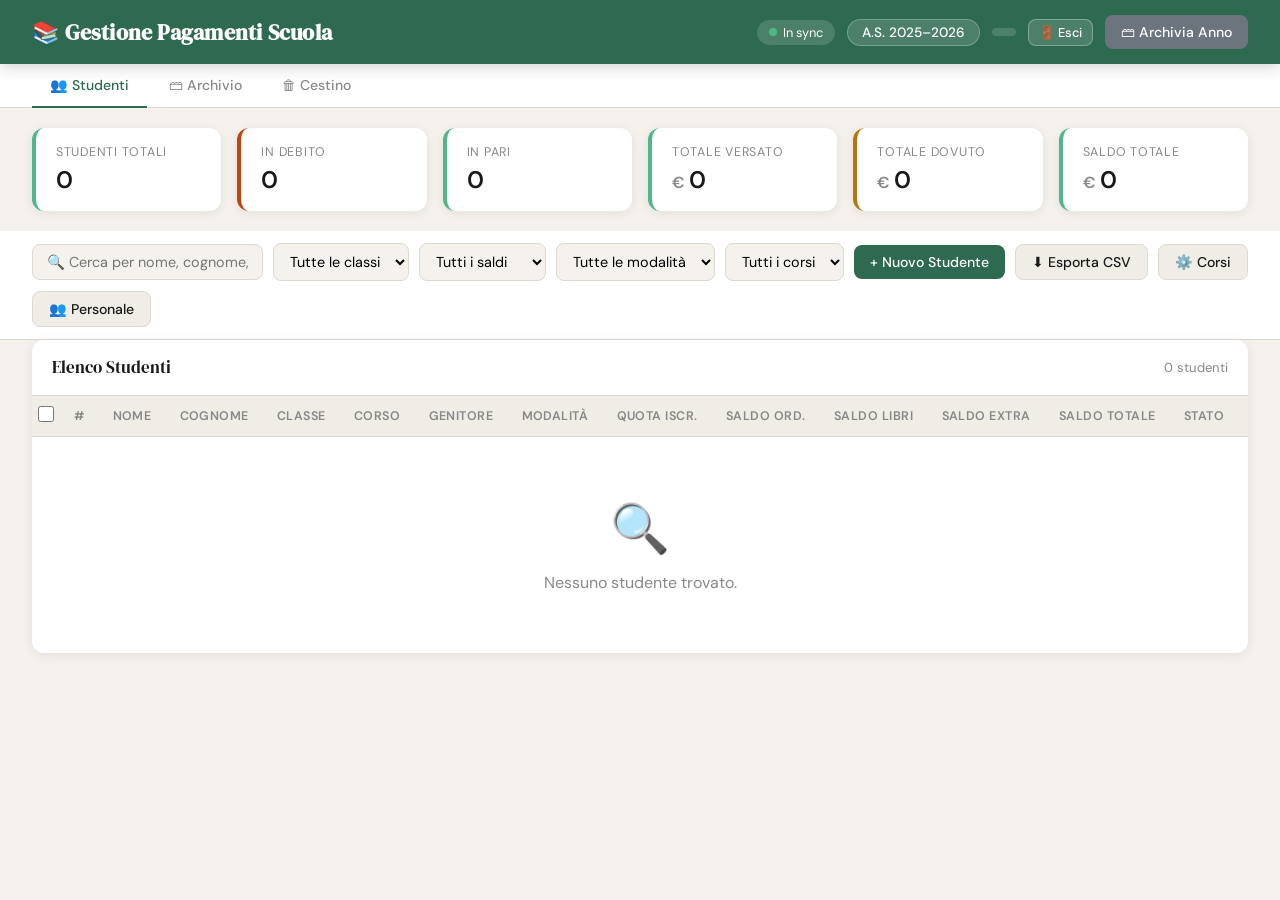
==== gestione_scuola_firebase_accessi.html @ 18b3693e "Add files via upload" ====
<!DOCTYPE html>
<html lang="it">
<head>
<meta charset="UTF-8">
<meta name="viewport" content="width=device-width, initial-scale=1.0">
<title>Gestione Pagamenti Scuola</title>
<link href="https://fonts.googleapis.com/css2?family=DM+Serif+Display:ital@0;1&family=DM+Sans:wght@300;400;500;600&display=swap" rel="stylesheet">
<style>
  :root {
    --bg: #f5f2ee; --surface: #ffffff; --surface2: #f0ece6; --border: #ddd8d0;
    --accent: #2d6a4f; --accent2: #52b788; --accent-light: #d8f3dc;
    --danger: #c1440e; --danger-light: #fce8e0; --warning: #b5770d; --warning-light: #fef3cd;
    --text: #1a1a1a; --text2: #555; --text3: #888;
    --shadow: 0 2px 12px rgba(0,0,0,0.08); --shadow-lg: 0 8px 32px rgba(0,0,0,0.12); --radius: 12px;
  }
  * { box-sizing: border-box; margin: 0; padding: 0; }
  body { font-family: 'DM Sans', sans-serif; background: var(--bg); color: var(--text); min-height: 100vh; }
  .header { background: var(--accent); color: white; padding: 0 32px; display: flex; align-items: center; justify-content: space-between; height: 64px; box-shadow: 0 2px 16px rgba(0,0,0,0.2); position: sticky; top: 0; z-index: 100; }
  .header h1 { font-family: 'DM Serif Display', serif; font-size: 1.4rem; letter-spacing: 0.01em; }
  .header-right { display: flex; align-items: center; gap: 12px; }
  .year-badge { background: rgba(255,255,255,0.15); border: 1px solid rgba(255,255,255,0.25); border-radius: 20px; padding: 4px 14px; font-size: 0.85rem; font-weight: 500; }
  .sync-indicator { display: flex; align-items: center; gap: 6px; font-size: 0.8rem; background: rgba(255,255,255,0.15); border-radius: 20px; padding: 4px 12px; }
  .sync-dot { width: 8px; height: 8px; border-radius: 50%; background: #52b788; }
  .sync-dot.syncing { background: #ffd166; animation: pulse 1s infinite; }
  .sync-dot.error { background: #ef4444; }
  @keyframes pulse { 0%,100%{opacity:1} 50%{opacity:0.4} }
  .toolbar { background: var(--surface); border-bottom: 1px solid var(--border); padding: 12px 32px; display: flex; gap: 10px; align-items: center; flex-wrap: wrap; }
  .toolbar input[type="text"] { flex: 1; min-width: 200px; padding: 8px 14px; border: 1.5px solid var(--border); border-radius: 8px; font-family: inherit; font-size: 0.9rem; background: var(--bg); outline: none; transition: border-color .2s; }
  .toolbar input:focus { border-color: var(--accent2); }
  .toolbar select { padding: 8px 12px; border: 1.5px solid var(--border); border-radius: 8px; font-family: inherit; font-size: 0.9rem; background: var(--bg); outline: none; cursor: pointer; }
  .btn { padding: 8px 16px; border-radius: 8px; border: none; font-family: inherit; font-size: 0.88rem; font-weight: 500; cursor: pointer; transition: all .15s; display: inline-flex; align-items: center; gap: 6px; }
  .btn-primary { background: var(--accent); color: white; } .btn-primary:hover { background: #245a41; }
  .btn-secondary { background: var(--surface2); color: var(--text); border: 1.5px solid var(--border); } .btn-secondary:hover { background: var(--border); }
  .btn-danger { background: var(--danger); color: white; } .btn-danger:hover { background: #a33a0b; }
  .btn-archive { background: #6c757d; color: white; } .btn-archive:hover { background: #565e64; }
  .btn-sm { padding: 4px 10px; font-size: 0.8rem; }
  .btn-promote { background: #1a5fa8; color: white; } .btn-promote:hover { background: #154e8a; }
  .btn-retire { background: var(--warning); color: white; } .btn-retire:hover { background: #9a6509; }
  .stats-bar { display: grid; grid-template-columns: repeat(auto-fit, minmax(160px, 1fr)); gap: 16px; padding: 20px 32px; }
  .stat-card { background: var(--surface); border-radius: var(--radius); padding: 16px 20px; box-shadow: var(--shadow); border-left: 4px solid var(--accent2); }
  .stat-card.warn { border-left-color: var(--warning); } .stat-card.danger { border-left-color: var(--danger); }
  .stat-label { font-size: 0.78rem; color: var(--text3); text-transform: uppercase; letter-spacing: .06em; margin-bottom: 4px; }
  .stat-value { font-size: 1.5rem; font-weight: 600; color: var(--text); }
  .stat-value.euro::before { content: '€ '; font-size: 1rem; color: var(--text3); }
  .main { padding: 0 32px 40px; }
  .table-wrap { background: var(--surface); border-radius: var(--radius); box-shadow: var(--shadow); overflow: hidden; }
  .table-header-row { display: flex; justify-content: space-between; align-items: center; padding: 16px 20px; border-bottom: 1px solid var(--border); }
  .table-title { font-family: 'DM Serif Display', serif; font-size: 1.05rem; color: var(--text); }
  .table-count { font-size: 0.82rem; color: var(--text3); }
  .tbl { width: 100%; border-collapse: collapse; }
  .tbl thead th { background: var(--surface2); padding: 10px 14px; text-align: left; font-size: 0.78rem; font-weight: 600; color: var(--text3); text-transform: uppercase; letter-spacing: .04em; border-bottom: 1px solid var(--border); white-space: nowrap; cursor: pointer; user-select: none; }
  .tbl thead th:hover { color: var(--accent); }
  .tbl tbody tr { border-bottom: 1px solid var(--border); transition: background .1s; }
  .tbl tbody tr:last-child { border-bottom: none; }
  .tbl tbody tr:hover { background: var(--surface2); }
  .tbl td { padding: 10px 14px; font-size: 0.87rem; vertical-align: middle; }
  .badge { display: inline-block; padding: 2px 8px; border-radius: 10px; font-size: 0.75rem; font-weight: 500; }
  .badge-green { background: var(--accent-light); color: var(--accent); }
  .badge-red { background: var(--danger-light); color: var(--danger); }
  .badge-yellow { background: var(--warning-light); color: var(--warning); }
  .badge-gray { background: #eee; color: #666; }
  .badge-blue { background: #ddeeff; color: #1a5fa8; }
  .badge-orange { background: #fff0d6; color: #b5770d; }
  .saldo-neg { color: var(--danger); font-weight: 600; }
  .saldo-zero { color: var(--accent); font-weight: 600; }
  .saldo-pos { color: #1a5fa8; font-weight: 600; }
  .modal-overlay { display: none; position: fixed; inset: 0; background: rgba(0,0,0,0.45); z-index: 200; align-items: center; justify-content: center; padding: 20px; }
  .modal-overlay.open { display: flex; }
  .modal { background: var(--surface); border-radius: 16px; width: 100%; max-width: 760px; max-height: 90vh; overflow-y: auto; box-shadow: var(--shadow-lg); animation: slideUp .2s ease; }
  @keyframes slideUp { from { transform: translateY(20px); opacity: 0; } to { transform: translateY(0); opacity: 1; } }
  .modal-header { padding: 20px 24px 16px; border-bottom: 1px solid var(--border); display: flex; justify-content: space-between; align-items: center; position: sticky; top: 0; background: var(--surface); z-index: 1; }
  .modal-header h2 { font-family: 'DM Serif Display', serif; font-size: 1.2rem; }
  .modal-close { background: none; border: none; font-size: 1.4rem; cursor: pointer; color: var(--text3); padding: 0 4px; }
  .modal-close:hover { color: var(--text); }
  .modal-body { padding: 20px 24px; }
  .form-grid { display: grid; grid-template-columns: 1fr 1fr; gap: 14px; }
  .form-group { display: flex; flex-direction: column; gap: 5px; }
  .form-group.full { grid-column: 1 / -1; }
  .form-group label { font-size: 0.78rem; font-weight: 600; color: var(--text3); text-transform: uppercase; letter-spacing: .04em; }
  .form-group input, .form-group select, .form-group textarea { padding: 8px 12px; border: 1.5px solid var(--border); border-radius: 8px; font-family: inherit; font-size: 0.9rem; background: var(--bg); outline: none; transition: border-color .2s; }
  .form-group input:focus, .form-group select:focus, .form-group textarea:focus { border-color: var(--accent2); }
  .section-title { font-size: 0.78rem; font-weight: 700; text-transform: uppercase; letter-spacing: .08em; color: var(--accent); border-bottom: 2px solid var(--accent-light); padding-bottom: 4px; margin: 20px 0 12px; grid-column: 1 / -1; }
  .modal-footer { padding: 16px 24px; border-top: 1px solid var(--border); display: flex; justify-content: flex-end; gap: 10px; }
  .confirm-modal { max-width: 420px; }
  .confirm-body { padding: 24px; text-align: center; }
  .confirm-body .icon { font-size: 2.5rem; margin-bottom: 12px; }
  .confirm-body h3 { font-family: 'DM Serif Display', serif; font-size: 1.2rem; margin-bottom: 8px; }
  .confirm-body p { color: var(--text2); font-size: 0.9rem; line-height: 1.5; }
  .confirm-footer { padding: 0 24px 24px; display: flex; justify-content: center; gap: 12px; }
  .empty-state { padding: 60px 20px; text-align: center; color: var(--text3); }
  .empty-state .icon { font-size: 3rem; margin-bottom: 12px; }
  .tab-bar { display: flex; gap: 4px; padding: 0 32px; border-bottom: 1px solid var(--border); background: var(--surface); }
  .tab { padding: 12px 18px; border: none; background: none; font-family: inherit; font-size: 0.88rem; font-weight: 500; color: var(--text3); cursor: pointer; border-bottom: 2px solid transparent; margin-bottom: -1px; transition: all .15s; }
  .tab.active { color: var(--accent); border-bottom-color: var(--accent); }
  .tab:hover:not(.active) { color: var(--text); }
  .bulk-bar { display: none; background: var(--accent); color: white; padding: 10px 32px; align-items: center; gap: 14px; font-size: 0.9rem; font-weight: 500; }
  .bulk-bar.visible { display: flex; }
  .tbl th.col-check, .tbl td.col-check { width: 36px; text-align: center; padding: 10px 6px; }
  .tbl input[type="checkbox"] { width: 16px; height: 16px; cursor: pointer; accent-color: var(--accent); }
  .rate-list { display: flex; flex-direction: column; gap: 8px; margin-bottom: 16px; }
  .rata-item { display: flex; align-items: center; gap: 10px; background: var(--surface2); border-radius: 8px; padding: 10px 14px; border: 1px solid var(--border); }
  .rata-item .rata-label { font-size: 0.8rem; font-weight: 600; color: var(--text3); min-width: 56px; }
  .rata-item .rata-val { font-size: 0.95rem; font-weight: 600; flex: 1; }
  .rata-item .rata-date { font-size: 0.78rem; color: var(--text3); }
  .rata-item.pagata { border-left: 3px solid var(--accent2); }
  .rata-item.vuota { border-left: 3px solid #ddd; opacity:.6; }
  .add-rata-form { background:var(--bg); border-radius:10px; padding:14px 16px; border:1.5px dashed var(--border); margin-top:12px; }
  .freq-summary { display:grid; grid-template-columns:repeat(3,1fr); gap:12px; margin-bottom:20px; }
  .freq-box { background:var(--surface2); border-radius:10px; padding:14px; text-align:center; border:1px solid var(--border); }
  .freq-box .fb-val { font-size:1.8rem; font-weight:700; }
  .freq-box .fb-lbl { font-size:0.75rem; color:var(--text3); margin-top:2px; text-transform:uppercase; letter-spacing:.04em; }
  .freq-box.debito { background:var(--danger-light); border-color:var(--danger); }
  .freq-box.debito .fb-val { color:var(--danger); }
  .freq-box.ok { background:var(--accent-light); border-color:var(--accent2); }
  .freq-box.ok .fb-val { color:var(--accent); }
  .freq-lezioni-list { display:flex; flex-direction:column; gap:6px; max-height:220px; overflow-y:auto; margin-bottom:12px; }
  .freq-lezione-item { display:flex; align-items:center; gap:10px; background:var(--surface2); padding:8px 12px; border-radius:8px; font-size:0.87rem; border:1px solid var(--border); }
  .freq-lezione-item span { flex:1; }
  .freq-lezione-item .fl-num { font-weight:700; min-width:24px; color:var(--text3); }
  .freq-lezione-item .fl-date { color:var(--text3); font-size:0.78rem; }
  .btn-icon { background:none; border:none; cursor:pointer; font-size:1rem; padding:2px 6px; opacity:.5; transition:opacity .15s; }
  .btn-icon:hover { opacity:1; }
  .btn-rata { background:var(--warning-light); color:var(--warning); border:1px solid #e6c76a; }
  .btn-rata:hover { background:#fde68a; }
  .btn-freq { background:#e8eaf6; color:#3949ab; border:1px solid #9fa8da; }
  .btn-freq:hover { background:#c5cae9; }
  .modal-section-title { font-size:0.78rem; font-weight:700; text-transform:uppercase; letter-spacing:.08em; color:var(--text3); padding-bottom:6px; border-bottom:1px solid var(--border); margin-bottom:14px; }
  .promo-student-list { max-height: 300px; overflow-y: auto; display: flex; flex-direction: column; gap: 6px; margin: 14px 0; }
  .promo-student-item { display: flex; align-items: center; gap: 10px; background: var(--surface2); border-radius: 8px; padding: 10px 14px; border: 1px solid var(--border); font-size: 0.88rem; }
  .promo-student-item .pi-name { flex: 1; font-weight: 600; }
  .promo-info-box { background: var(--accent-light); border: 1px solid var(--accent2); border-radius: 10px; padding: 12px 16px; font-size: 0.87rem; color: var(--accent); margin-bottom: 14px; line-height: 1.6; }
  .promo-year-row { display: flex; align-items: center; gap: 12px; margin-bottom: 16px; }
  .promo-year-row label { font-size: 0.82rem; font-weight: 600; color: var(--text3); text-transform: uppercase; letter-spacing: .04em; white-space: nowrap; }
  .promo-year-row input { padding: 8px 12px; border: 1.5px solid var(--border); border-radius: 8px; font-family: inherit; font-size: 0.9rem; background: var(--bg); outline: none; width: 160px; }
  .matricola-cell { display: flex; align-items: center; gap: 4px; }
  .matricola-display { cursor: pointer; border-bottom: 1px dashed var(--border); padding: 1px 3px; border-radius: 3px; min-width: 24px; display: inline-block; }
  .matricola-display:hover { background: var(--accent-light); border-color: var(--accent2); }
  .matricola-input { width: 60px; padding: 2px 6px; border: 1.5px solid var(--accent2); border-radius: 6px; font-family: inherit; font-size: 0.87rem; background: var(--surface); outline: none; }
  .save-toast { position: fixed; bottom: 28px; right: 28px; z-index: 999; background: var(--accent); color: white; padding: 12px 20px; border-radius: 10px; font-size: 0.88rem; font-weight: 500; box-shadow: var(--shadow-lg); opacity: 0; transform: translateY(12px); transition: all .25s ease; pointer-events: none; }
  .save-toast.show { opacity: 1; transform: translateY(0); }
  .op-modal { max-width: 340px; }
  .op-modal .confirm-body { padding: 28px 24px 16px; }
  .op-choices { display: flex; gap: 12px; justify-content: center; }
  .op-btn { flex: 1; padding: 14px 10px; border-radius: 12px; border: 2.5px solid var(--border); background: var(--surface2); font-family: inherit; font-size: 1rem; font-weight: 600; cursor: pointer; transition: all .15s; display: flex; flex-direction: column; align-items: center; gap: 6px; }
  .op-btn:hover { border-color: var(--accent2); background: var(--accent-light); }
  .op-btn.selected { border-color: var(--accent); background: var(--accent-light); color: var(--accent); }
  .op-btn .op-avatar { font-size: 2rem; line-height: 1; }
  .op-btn .op-name { font-size: 0.9rem; }
  .loading-overlay { position: fixed; inset: 0; background: rgba(255,255,255,0.85); z-index: 999; display: flex; flex-direction: column; align-items: center; justify-content: center; gap: 16px; }
  .loading-spinner { width: 48px; height: 48px; border: 4px solid var(--border); border-top-color: var(--accent); border-radius: 50%; animation: spin 0.8s linear infinite; }
  @keyframes spin { to { transform: rotate(360deg); } }
  .loading-text { font-size: 0.95rem; color: var(--text2); font-weight: 500; }
  @media (max-width: 768px) { .stats-bar, .main, .toolbar, .tab-bar { padding-left: 16px; padding-right: 16px; } .form-grid { grid-template-columns: 1fr; } .tbl td:nth-child(n+5) { display: none; } .header { padding: 0 16px; } }
  .promo-matricola-input { width: 64px; padding: 3px 7px; border: 1.5px solid var(--border); border-radius: 6px; font-family: inherit; font-size: 0.85rem; background: var(--surface); outline: none; text-align: center; }
</style>
</head>
<body>

<!-- LOGIN SCREEN -->
<div id="loginScreen" style="display:none;position:fixed;inset:0;background:var(--bg);z-index:999;align-items:center;justify-content:center;flex-direction:column;gap:20px">
  <div style="background:var(--surface);border-radius:20px;padding:48px 40px;box-shadow:var(--shadow-lg);text-align:center;max-width:380px;width:100%">
    <div style="font-size:3rem;margin-bottom:12px">📚</div>
    <h1 style="font-family:'DM Serif Display',serif;font-size:1.5rem;margin-bottom:6px">Gestione Pagamenti Scuola</h1>
    <p style="color:var(--text3);font-size:0.88rem;margin-bottom:28px">Accedi con il tuo account Google autorizzato</p>
    <button id="loginBtn" onclick="doGoogleLogin()" style="width:100%;padding:14px;border-radius:10px;border:1.5px solid var(--border);background:white;font-family:inherit;font-size:0.95rem;font-weight:600;cursor:pointer;display:flex;align-items:center;justify-content:center;gap:10px;transition:all .15s">
      <img src="https://www.gstatic.com/firebasejs/ui/2.0.0/images/auth/google.svg" style="width:20px;height:20px">
      🔑 Accedi con Google
    </button>
    <div id="loginError" style="display:none;margin-top:16px;padding:10px 14px;background:var(--danger-light);color:var(--danger);border-radius:8px;font-size:0.85rem"></div>
  </div>
</div>

<!-- APP CONTENT -->
<div id="appContent" style="display:none">
  <div class="loading-spinner"></div>
  <div class="loading-text">Connessione al database...</div>
</div>

<div class="header">
  <h1>📚 Gestione Pagamenti Scuola</h1>
  <div class="header-right">
    <div class="sync-indicator"><div class="sync-dot" id="syncDot"></div><span id="syncLabel">In sync</span></div>
    <span class="year-badge" id="currentYearBadge">A.S. 2025–2026</span>
    <span id="userInfo" style="font-size:0.82rem;background:rgba(255,255,255,0.15);border-radius:20px;padding:4px 12px"></span>
    <button onclick="doLogout()" class="btn btn-secondary btn-sm" style="background:rgba(255,255,255,0.15);color:white;border-color:rgba(255,255,255,0.3)">🚪 Esci</button>
    <button class="btn btn-archive" onclick="showArchiveYearModal()">🗃 Archivia Anno</button>
  </div>
</div>

<div class="tab-bar">
  <button class="tab active" onclick="switchTab('studenti')">👥 Studenti</button>
  <button class="tab" onclick="switchTab('archivio')">🗃 Archivio</button>
  <button class="tab" onclick="switchTab('cestino')" id="cestinoTab">🗑 Cestino</button>
</div>

<div class="save-toast" id="saveToast"></div>

<div class="bulk-bar" id="bulkBar">
  <span id="bulkCount">0 selezionati</span>
  <button class="btn btn-promote" onclick="openPromoteModal()">🎓 Passa ad Anno Successivo</button>
  <button class="btn btn-retire" onclick="bulkRetire()">📤 Segna come Ritirati</button>
  <button class="btn btn-danger" onclick="bulkDelete()">🗑 Sposta nel Cestino</button>
  <button class="btn btn-secondary btn-sm" onclick="clearSelection()">✕ Deseleziona tutto</button>
</div>

<!-- MODAL PROMOZIONE -->
<div class="modal-overlay" id="promoteModal">
  <div class="modal" style="max-width:640px">
    <div class="modal-header"><h2>🎓 Passa ad Anno Successivo</h2><button class="modal-close" onclick="closeModal('promoteModal')">✕</button></div>
    <div class="modal-body">
      <div class="promo-info-box">Gli studenti selezionati verranno copiati nel nuovo anno scolastico con il tag <strong>Continua</strong>.<br>I <strong>debiti e i crediti</strong> dell'anno corrente saranno riportati come saldo iniziale nel nuovo anno.</div>
      <div class="promo-year-row"><label>Nuovo Anno Scolastico</label><input type="text" id="promoNewYear" placeholder="es. 2026–2027"></div>
      <div class="modal-section-title" style="margin-bottom:0">Studenti selezionati</div>
      <div class="promo-student-list" id="promoStudentList"></div>
    </div>
    <div class="modal-footer">
      <button class="btn btn-secondary" onclick="closeModal('promoteModal')">Annulla</button>
      <button class="btn btn-promote" onclick="confirmPromote()">🎓 Conferma Promozione</button>
    </div>
  </div>
</div>

<div id="tab-studenti">
  <div class="stats-bar" id="statsBar"></div>
  <div class="toolbar">
    <input type="text" id="searchInput" placeholder="🔍 Cerca per nome, cognome, classe..." oninput="renderTable()">
    <select id="filterClasse" onchange="renderTable()"><option value="">Tutte le classi</option></select>
    <select id="filterSaldo" onchange="renderTable()">
      <option value="">Tutti i saldi</option>
      <option value="debito">⚠️ In debito</option>
      <option value="pari">✅ In pari</option>
      <option value="credito">💙 Credito</option>
    </select>
    <select id="filterModalita" onchange="renderTable()"><option value="">Tutte le modalità</option></select>
    <select id="filterCorso" onchange="renderTable()"><option value="">Tutti i corsi</option></select>
    <button class="btn btn-primary" onclick="openAddModal()">+ Nuovo Studente</button>
    <button class="btn btn-secondary" onclick="exportCSV()">⬇ Esporta CSV</button>
    <button class="btn btn-secondary" onclick="openCoursesModal()">⚙️ Corsi</button>
    <button class="btn btn-secondary" onclick="openOperatoriModal()">👥 Personale</button>
  </div>
  <div class="main">
    <div class="table-wrap">
      <div class="table-header-row">
        <span class="table-title">Elenco Studenti</span>
        <span class="table-count" id="tableCount"></span>
      </div>
      <div style="overflow-x:auto">
        <table class="tbl" id="mainTable">
          <thead><tr>
            <th class="col-check"><input type="checkbox" id="selectAll" onchange="toggleSelectAll(this)"></th>
            <th onclick="sortBy('matricola')">#</th>
            <th onclick="sortBy('nome')">Nome</th>
            <th onclick="sortBy('cognome')">Cognome</th>
            <th onclick="sortBy('classe')">Classe</th>
            <th onclick="sortBy('corso')">Corso</th>
            <th>Genitore</th>
            <th>Modalità</th>
            <th>Quota Iscr.</th>
            <th>Saldo Ord.</th>
            <th>Saldo Libri</th>
            <th>Saldo Extra</th>
            <th>Saldo Totale</th>
            <th>Stato</th>
            <th>Ultima Mod.</th>
            <th>Autore</th>
            <th>Azioni</th>
          </tr></thead>
          <tbody id="tableBody"></tbody>
        </table>
      </div>
      <div id="emptyState" class="empty-state" style="display:none"><div class="icon">🔍</div><p>Nessuno studente trovato.</p></div>
    </div>
  </div>
</div>

<div id="tab-archivio" style="display:none"><div class="main" style="padding-top:24px"><div id="archiveContent"></div></div></div>
<div id="tab-cestino" style="display:none"><div class="main" style="padding-top:24px"><div id="cestinoContent"></div></div></div>

<!-- MODAL STUDENTE -->
<div class="modal-overlay" id="studentModal">
  <div class="modal">
    <div class="modal-header"><h2 id="modalTitle">Nuovo Studente</h2><button class="modal-close" onclick="closeModal('studentModal')">✕</button></div>
    <div class="modal-body">
      <div class="form-grid">
        <div class="section-title">📋 Dati Anagrafici</div>
        <div class="form-group"><label>Matricola</label><input type="number" id="f_matricola" placeholder="es. 42"></div>
        <div class="form-group"><label>Data di Nascita</label><input type="date" id="f_dataNascita"></div>
        <div class="form-group"><label>Nome *</label><input type="text" id="f_nome" placeholder="Nome dello studente"></div>
        <div class="form-group"><label>Cognome *</label><input type="text" id="f_cognome" placeholder="Cognome dello studente"></div>
        <div class="form-group">
          <label>Classe</label>
          <select id="f_classe" onchange="updateSezione()">
            <option value="">Seleziona...</option>
            <optgroup label="Materna">
              <option value="&lt; 2 года">&lt; 2 года</option>
              <option value="раннего развития (2-3 года)">раннего развития (2-3 года)</option>
              <option value="Младшая группа (3-4 года)">Младшая группа (3-4 года)</option>
              <option value="Средняя группа (4-5 лет)">Средняя группа (4-5 лет)</option>
              <option value="Старшая группа (5-6 лет)">Старшая группа (5-6 лет)</option>
              <option value="Подготовительная группа (6-7 лет)">Подготовительная группа (6-7 лет)</option>
            </optgroup>
            <optgroup label="Scuola">
              <option>1A</option><option>1Б</option><option>2</option><option>3</option>
              <option>4</option><option>5</option><option>6</option><option>7</option><option>8</option><option>9</option>
            </optgroup>
          </select>
        </div>
        <div class="form-group">
          <label>Sezione</label>
          <select id="f_sezione">
            <option value="">Seleziona...</option>
            <option value="Scuola/Школа">Scuola / Школа</option>
            <option value="Materna/Детский сад">Materna / Детский сад</option>
          </select>
        </div>
        <div class="section-title">👨‍👩‍👧 Contatti</div>
        <div class="form-group full"><label>Genitore di Riferimento</label><input type="text" id="f_genitore" placeholder="Nome genitore"></div>
        <div class="form-group"><label>Email</label><input type="email" id="f_email" placeholder="email@esempio.com"></div>
        <div class="form-group"><label>Telefono</label><input type="text" id="f_telefono" placeholder="+39 ..."></div>
        <div class="section-title">💳 Pagamento Ordinario</div>
        <div class="form-group"><label>Data Iscrizione</label><input type="date" id="f_dataIscrizione"></div>
        <div class="form-group">
          <label>Modalità Pagamento</label>
          <select id="f_modalita" onchange="toggleFreqFields()">
            <option value="">Seleziona...</option>
            <option>Ritirato / Oтстранен от школы</option>
            <option>Non definita / Не определено</option>
            <option>Annuale / Годовой</option>
            <option>Tre rate / Три взноса</option>
            <option>Due rate / Два взноса</option>
            <option>Prova / Пробный</option>
            <option>Frequenza Libera / Свободное посещение</option>
          </select>
        </div>
        <div class="form-group"><label>Metodo di Pagamento</label>
          <select id="f_metodo">
            <option value="">Seleziona...</option>
            <option>Contanti / Наличные</option>
            <option>Versamento Bancario / Банковский депозит</option>
            <option>Misto C-B / Смешанные Н & Б. д.</option>
          </select>
        </div>
        <div class="form-group"><label>Quota Iscrizione (€)</label><input type="number" id="f_quotaIscr" placeholder="0" step="0.01"></div>
        <div class="form-group" id="fg_prezzoLezione" style="display:none"><label>Prezzo per Lezione (€)</label><input type="number" id="f_prezzoLezione" placeholder="35" step="0.01" value="35"></div>
        <div class="form-group"><label>Rata 1 (€)</label><input type="number" id="f_rata1" placeholder="0" step="0.01"></div>
        <div class="form-group"><label>Data Rata 1</label><input type="date" id="f_dataRata1"></div>
        <div class="form-group"><label>Rata 2 (€)</label><input type="number" id="f_rata2" placeholder="0" step="0.01"></div>
        <div class="form-group"><label>Data Rata 2</label><input type="date" id="f_dataRata2"></div>
        <div class="form-group"><label>Rata 3 (€)</label><input type="number" id="f_rata3" placeholder="0" step="0.01"></div>
        <div class="form-group"><label>Data Rata 3</label><input type="date" id="f_dataRata3"></div>
        <div class="form-group"><label>Totale Dovuto Ordinario (€)</label><input type="number" id="f_totaleDovuto" placeholder="0" step="0.01"></div>
        <div class="form-group"><label>Note Rate</label><input type="text" id="f_noteRate" placeholder="es. Rata 3 dovuta"></div>
        <div class="section-title">📚 Libri</div>
        <div class="form-group"><label>Versamento Libri 1 (€)</label><input type="number" id="f_libri1" placeholder="0" step="0.01"></div>
        <div class="form-group"><label>Data Versamento Libri 1</label><input type="date" id="f_dataLibri1"></div>
        <div class="form-group"><label>Versamento Libri 2 (€)</label><input type="number" id="f_libri2" placeholder="0" step="0.01"></div>
        <div class="form-group"><label>Data Versamento Libri 2</label><input type="date" id="f_dataLibri2"></div>
        <div class="form-group"><label>Totale Libri Dovuto (€)</label><input type="number" id="f_libriDovuto" placeholder="0" step="0.01"></div>
        <div class="form-group"><label>Metodo Pagamento Libri</label>
          <select id="f_metodoLibri">
            <option value="">Seleziona...</option>
            <option>Contanti / Наличные</option>
            <option>Versamento Bancario / Банковский депозит</option>
            <option>Misto C-B / Смешанные Н & Б. д.</option>
          </select>
        </div>
        <div class="section-title">🎨 Corsi Extra</div>
        <div class="form-group full" style="display:grid;grid-template-columns:1fr 1fr 1fr;gap:10px">
          <div class="form-group"><label>Corso Extra 1</label><select id="f_corsoExtra1"><option value="">— Seleziona —</option></select></div>
          <div class="form-group"><label>Versamento Extra 1 (€)</label><input type="number" id="f_extra1" placeholder="0" step="0.01"></div>
          <div class="form-group"><label>Data Extra 1</label><input type="date" id="f_dataExtra1"></div>
        </div>
        <div class="form-group full" style="display:grid;grid-template-columns:1fr 1fr 1fr;gap:10px">
          <div class="form-group"><label>Corso Extra 2</label><select id="f_corsoExtra2"><option value="">— Seleziona —</option></select></div>
          <div class="form-group"><label>Versamento Extra 2 (€)</label><input type="number" id="f_extra2" placeholder="0" step="0.01"></div>
          <div class="form-group"><label>Data Extra 2</label><input type="date" id="f_dataExtra2"></div>
        </div>
        <div class="form-group"><label>Totale Corsi Extra Dovuto (€)</label><input type="number" id="f_extraDovuto" placeholder="0" step="0.01"></div>
        <div class="section-title">📝 Note</div>
        <div class="form-group full"><label>Note aggiuntive</label><textarea id="f_note" rows="3" placeholder="Note libere..."></textarea></div>
      </div>
    </div>
    <div class="modal-footer">
      <button class="btn btn-secondary" onclick="closeModal('studentModal')">Annulla</button>
      <button class="btn btn-primary" onclick="saveStudent()">💾 Salva</button>
    </div>
  </div>
</div>

<!-- CONFIRM MODAL -->
<div class="modal-overlay" id="confirmModal">
  <div class="modal confirm-modal">
    <div class="confirm-body">
      <div class="icon" id="confirmIcon">⚠️</div>
      <h3 id="confirmTitle">Conferma</h3>
      <p id="confirmMsg">Sei sicuro?</p>
    </div>
    <div class="confirm-footer">
      <button class="btn btn-secondary" onclick="closeModal('confirmModal')">Annulla</button>
      <button class="btn btn-danger" id="confirmBtn">Conferma</button>
    </div>
  </div>
</div>

<!-- ARCHIVE YEAR MODAL -->
<div class="modal-overlay" id="archiveYearModal">
  <div class="modal confirm-modal">
    <div class="confirm-body">
      <div class="icon">🗃</div>
      <h3>Archivia Anno Scolastico</h3>
      <p>Verranno archiviati tutti i <strong id="archiveCount">0</strong> studenti dell'anno in corso.</p>
      <div style="margin-top:16px"><input type="text" id="archiveYearLabel" value="2025–2026" style="padding:8px 12px;border:1.5px solid #ddd;border-radius:8px;font-size:0.95rem;text-align:center;width:140px"></div>
    </div>
    <div class="confirm-footer">
      <button class="btn btn-secondary" onclick="closeModal('archiveYearModal')">Annulla</button>
      <button class="btn btn-primary" onclick="archiveYear()">🗃 Archivia</button>
    </div>
  </div>
</div>

<!-- MODAL RATA -->
<div class="modal-overlay" id="rataModal">
  <div class="modal" style="max-width:520px">
    <div class="modal-header"><h2 id="rataModalTitle">Gestione Rate</h2><button class="modal-close" onclick="closeModal('rataModal')">✕</button></div>
    <div class="modal-body" id="rataModalBody"></div>
    <div class="modal-footer"><button class="btn btn-secondary" onclick="closeModal('rataModal')">Chiudi</button></div>
  </div>
</div>

<!-- MODAL FREQUENZE -->
<div class="modal-overlay" id="freqModal">
  <div class="modal" style="max-width:560px">
    <div class="modal-header"><h2 id="freqModalTitle">Frequenze Libere</h2><button class="modal-close" onclick="closeModal('freqModal')">✕</button></div>
    <div class="modal-body" id="freqModalBody"></div>
    <div class="modal-footer"><button class="btn btn-secondary" onclick="closeModal('freqModal')">Chiudi</button></div>
  </div>
</div>

<!-- MODAL CORSI -->
<div class="modal-overlay" id="coursesModal">
  <div class="modal" style="max-width:500px">
    <div class="modal-header"><h2>⚙️ Gestione Corsi</h2><button class="modal-close" onclick="closeModal('coursesModal')">✕</button></div>
    <div class="modal-body">
      <div id="coursesListContainer" style="display:flex;flex-direction:column;gap:8px;margin-bottom:16px;max-height:300px;overflow-y:auto"></div>
      <div style="background:var(--bg);border-radius:10px;padding:14px 16px;border:1.5px dashed var(--border)">
        <div class="modal-section-title">+ Aggiungi nuovo corso</div>
        <div style="display:flex;gap:8px;margin-top:8px">
          <input type="text" id="newCourseInput" placeholder="es. Arte / Изобразительное искусство" style="flex:1;padding:8px 12px;border:1.5px solid var(--border);border-radius:8px;font-family:inherit;font-size:0.9rem;background:var(--surface);outline:none" onkeydown="if(event.key==='Enter') addCourse()">
          <button class="btn btn-primary" onclick="addCourse()">+ Aggiungi</button>
        </div>
      </div>
    </div>
    <div class="modal-footer"><button class="btn btn-secondary" onclick="closeModal('coursesModal')">Chiudi</button></div>
  </div>
</div>

<!-- MODAL OPERATORI -->
<div class="modal-overlay" id="operatoriModal">
  <div class="modal" style="max-width:480px">
    <div class="modal-header"><h2>👥 Gestione Personale</h2><button class="modal-close" onclick="closeModal('operatoriModal')">✕</button></div>
    <div class="modal-body">
      <div id="operatoriListContainer" style="display:flex;flex-direction:column;gap:8px;margin-bottom:16px"></div>
      <div style="background:var(--bg);border-radius:10px;padding:14px 16px;border:1.5px dashed var(--border)">
        <div class="modal-section-title">+ Aggiungi operatore</div>
        <div style="display:grid;grid-template-columns:1fr 80px 60px;gap:8px;margin-top:8px;align-items:end">
          <div class="form-group" style="margin:0"><label>Nome</label><input type="text" id="newOpNome" placeholder="es. Maria" style="padding:8px 12px;border:1.5px solid var(--border);border-radius:8px;font-family:inherit;font-size:0.9rem;background:var(--surface);outline:none;width:100%"></div>
          <div class="form-group" style="margin:0"><label>Sigla</label><input type="text" id="newOpSigla" placeholder="es. MR" maxlength="4" style="padding:8px 12px;border:1.5px solid var(--border);border-radius:8px;font-family:inherit;font-size:0.9rem;background:var(--surface);outline:none;width:100%;text-transform:uppercase"></div>
          <div class="form-group" style="margin:0"><label>Emoji</label><input type="text" id="newOpAvatar" placeholder="👤" maxlength="2" style="padding:8px 12px;border:1.5px solid var(--border);border-radius:8px;font-family:inherit;font-size:0.9rem;background:var(--surface);outline:none;width:100%;text-align:center"></div>
        </div>
        <div style="margin-top:10px;text-align:right"><button class="btn btn-primary" onclick="addOperatore()">+ Aggiungi</button></div>
      </div>
    </div>
    <div class="modal-footer"><button class="btn btn-secondary" onclick="closeModal('operatoriModal')">Chiudi</button></div>
  </div>
</div>

<!-- MODAL OPERATORE PICKER -->
<div class="modal-overlay" id="operatorModal">
  <div class="modal op-modal">
    <div class="confirm-body">
      <div class="icon" id="opModalIcon">✏️</div>
      <h3>Chi sta modificando?</h3>
      <p id="opModalDesc">Seleziona il tuo nome.</p>
      <div class="op-choices" id="opChoices"></div>
    </div>
    <div class="confirm-footer" style="padding-top:0"><button class="btn btn-secondary" onclick="cancelOperator()">Annulla</button></div>
  </div>
</div>

<!-- MODAL VISUALIZZA STUDENTE -->
<div class="modal-overlay" id="viewModal">
  <div class="modal" style="max-width:680px">
    <div class="modal-header"><h2 id="viewModalTitle">Scheda Studente</h2><button class="modal-close" onclick="closeModal('viewModal')">✕</button></div>
    <div class="modal-body" id="viewModalBody"></div>
    <div class="modal-footer">
      <button class="btn btn-secondary" onclick="closeModal('viewModal')">Chiudi</button>
      <button class="btn btn-primary" id="viewModalEditBtn">✏️ Modifica</button>
    </div>
  </div>
</div>

<!-- Firebase SDKs -->
<script type="module">
import { initializeApp } from "https://www.gstatic.com/firebasejs/10.12.0/firebase-app.js";
import { getFirestore, collection, doc, onSnapshot, setDoc, deleteDoc, getDocs, writeBatch, query, orderBy }
  from "https://www.gstatic.com/firebasejs/10.12.0/firebase-firestore.js";
import { getAuth, signInWithPopup, GoogleAuthProvider, signOut, onAuthStateChanged }
  from "https://www.gstatic.com/firebasejs/10.12.0/firebase-auth.js";

const firebaseConfig = {
  apiKey: "AIzaSyDqi8rK8a6d-N3Qs69luT1JAn17t2fSmqE",
  authDomain: "quote-scuola.firebaseapp.com",
  projectId: "quote-scuola",
  storageBucket: "quote-scuola.firebasestorage.app",
  messagingSenderId: "779005627481",
  appId: "1:779005627481:web:c61c123e086584e9ba3548",
  measurementId: "G-4H5D29WXHQ"
};

const app = initializeApp(firebaseConfig);
const db  = getFirestore(app);
const auth = getAuth(app);
const provider = new GoogleAuthProvider();

// ── Whitelist email autorizzate ──
const ALLOWED_EMAILS = [
  'simone.reguzzi.93@gmail.com',
  'accademiaweb2@gmail.com',
];

// ── Auth UI ──
function showLoginScreen() {
  document.getElementById('loginScreen').style.display = 'flex';
  document.getElementById('appContent').style.display = 'none';
  hideLoading();
}

function showApp() {
  document.getElementById('loginScreen').style.display = 'none';
  document.getElementById('appContent').style.display = 'block';
}

window.doGoogleLogin = async () => {
  try {
    document.getElementById('loginBtn').disabled = true;
    document.getElementById('loginBtn').textContent = '⏳ Accesso in corso...';
    const result = await signInWithPopup(auth, provider);
    const email = result.user.email;
    if (!ALLOWED_EMAILS.includes(email)) {
      await signOut(auth);
      document.getElementById('loginError').textContent = `⛔ Accesso negato. L'email ${email} non è autorizzata.`;
      document.getElementById('loginError').style.display = 'block';
      document.getElementById('loginBtn').disabled = false;
      document.getElementById('loginBtn').textContent = '🔑 Accedi con Google';
    }
  } catch(e) {
    document.getElementById('loginError').textContent = '❌ Errore durante il login. Riprova.';
    document.getElementById('loginError').style.display = 'block';
    document.getElementById('loginBtn').disabled = false;
    document.getElementById('loginBtn').textContent = '🔑 Accedi con Google';
  }
};

window.doLogout = async () => {
  if (!confirm('Vuoi disconnetterti?')) return;
  await signOut(auth);
};

// ── Auth state ──
onAuthStateChanged(auth, user => {
  if (user && ALLOWED_EMAILS.includes(user.email)) {
    document.getElementById('userInfo').textContent = `👤 ${user.displayName || user.email}`;
    showApp();
    startListeners();
  } else if (user) {
    signOut(auth);
    showLoginScreen();
  } else {
    showLoginScreen();
  }
});
const COLS = {
  students: 'students',
  archive:  'archive',
  cestino:  'cestino',
  settings: 'settings',
  courses:  'courses',
  operatori:'operatori',
};

// ── Expose DB helpers to global scope ──
window._db = db;
window._fbModules = { collection, doc, onSnapshot, setDoc, deleteDoc, getDocs, writeBatch, query, orderBy };

// ── Collections ──
let unsubStudents, unsubCestino;

function startListeners() {
  setSyncState('syncing');

  // Students
  unsubStudents = onSnapshot(collection(db, COLS.students), snap => {
    students = [];
    snap.forEach(d => students.push({ id: d.id, ...d.data() }));
    setSyncState('ok');
    populateFilters();
    renderTable();
    hideLoading();
  }, err => { console.error(err); setSyncState('error'); hideLoading(); });

  // Cestino
  unsubCestino = onSnapshot(collection(db, COLS.cestino), snap => {
    cestino = [];
    snap.forEach(d => cestino.push({ id: d.id, ...d.data() }));
    updateCestinoTabBadge();
  });

  // Archive
  onSnapshot(collection(db, COLS.archive), snap => {
    archive = [];
    snap.forEach(d => archive.push({ id: d.id, ...d.data() }));
  });

  // Settings (currentYear, courses, operatori)
  onSnapshot(doc(db, COLS.settings, 'global'), snap => {
    if (snap.exists()) {
      const d = snap.data();
      if (d.currentYear) { currentYear = d.currentYear; document.getElementById('currentYearBadge').textContent = 'A.S. ' + currentYear; }
      if (d.courses)    { courses = d.courses; populateFilters(); }
      if (d.operatori)  { window._operatori = d.operatori; }
    }
  });
}

// ── Save helpers (global) ──
window.fbSaveStudent = async (s) => {
  setSyncState('syncing');
  const { doc: fbDoc, setDoc: fbSet } = window._fbModules;
  const id = String(s.id);
  const data = { ...s, id };
  await fbSet(fbDoc(db, COLS.students, id), data);
  setSyncState('ok');
};

window.fbDeleteStudent = async (id) => {
  const { doc: fbDoc, deleteDoc: fbDel } = window._fbModules;
  await fbDel(fbDoc(db, COLS.students, String(id)));
};

window.fbSaveCestino = async (s) => {
  const { doc: fbDoc, setDoc: fbSet } = window._fbModules;
  await fbSet(fbDoc(db, COLS.cestino, String(s.id)), s);
};

window.fbDeleteCestino = async (id) => {
  const { doc: fbDoc, deleteDoc: fbDel } = window._fbModules;
  await fbDel(fbDoc(db, COLS.cestino, String(id)));
};

window.fbSaveSettings = async (data) => {
  const { doc: fbDoc, setDoc: fbSet } = window._fbModules;
  await fbSet(fbDoc(db, COLS.settings, 'global'), data, { merge: true });
};

window.fbSaveArchive = async (entry) => {
  const { doc: fbDoc, setDoc: fbSet } = window._fbModules;
  const id = entry.id || ('archive_' + Date.now());
  entry.id = id;
  await fbSet(fbDoc(db, COLS.archive, id), entry);
};

window.fbDeleteArchive = async (id) => {
  const { doc: fbDoc, deleteDoc: fbDel } = window._fbModules;
  await fbDel(fbDoc(db, COLS.archive, String(id)));
};

startListeners();
</script>

<script>
// ═══════════════════════════════════════════
//  STATE
// ═══════════════════════════════════════════
let students = [], archive = [], cestino = [], courses = [], currentYear = '2025–2026';
let editingId = null, sortField = 'matricola', sortAsc = true;
let rataStudentId = null, freqStudentId = null;
let selectedIds = new Set();
window._operatori = null;

function getDefaultCourses() {
  return ['Lingua Russa / Русский язык','Matematica / Математика','Letteratura / Литература',
    'Storia / История','Scienze / Естествознание','Arte / Изобразительное искусство',
    'Musica / Музыка','Educazione Fisica / Физкультура'];
}

function getDefaultOperatori() {
  return [{ nome:'Simone', sigla:'SR', avatar:'👨‍💼' }, { nome:'Svetlana', sigla:'SS', avatar:'👩‍💼' }];
}

function getOperatori() {
  return window._operatori || getDefaultOperatori();
}

// ── Sync UI ──
function setSyncState(state) {
  const dot = document.getElementById('syncDot');
  const lbl = document.getElementById('syncLabel');
  if (!dot) return;
  dot.className = 'sync-dot' + (state === 'syncing' ? ' syncing' : state === 'error' ? ' error' : '');
  lbl.textContent = state === 'syncing' ? 'Sincronizzando...' : state === 'error' ? 'Errore sync' : 'In sync';
}

function hideLoading() {
  const ov = document.getElementById('loadingOverlay');
  if (ov) ov.style.display = 'none';
}

function showToast(msg) {
  const t = document.getElementById('saveToast');
  t.textContent = msg;
  t.classList.add('show');
  setTimeout(() => t.classList.remove('show'), 2800);
}

// ── Save to Firebase ──
async function saveStudent(studentObj) {
  if (window.fbSaveStudent) await window.fbSaveStudent(studentObj);
}
async function deleteStudentFb(id) {
  if (window.fbDeleteStudent) await window.fbDeleteStudent(id);
}
async function saveSettings() {
  if (window.fbSaveSettings) await window.fbSaveSettings({ currentYear, courses, operatori: getOperatori() });
}

// ═══════════════════════════════════════════
//  CALCULATIONS
// ═══════════════════════════════════════════
function isFreqLibera(s) { return s.modalita && s.modalita.includes('Libera'); }

function calcSaldoOrdinario(s) {
  if (isFreqLibera(s)) {
    const prezzoLezione = parseFloat(s.prezzoLezione)||35;
    const versato = (parseFloat(s.quotaIscr)||0)+(parseFloat(s.rata1)||0)+(parseFloat(s.rata2)||0)+(parseFloat(s.rata3)||0);
    const pagate = prezzoLezione>0 ? versato/prezzoLezione : 0;
    const diff = (s.lezioni||[]).length - pagate;
    return diff<=0 ? 0 : -(diff*prezzoLezione);
  }
  const versato = (parseFloat(s.quotaIscr)||0)+(parseFloat(s.rata1)||0)+(parseFloat(s.rata2)||0)+(parseFloat(s.rata3)||0);
  const dovuto  = parseFloat(s.totaleDovuto)||0;
  return dovuto===0 ? 0 : versato-dovuto;
}
function calcSaldoLibri(s) {
  const versato=(parseFloat(s.libri1)||0)+(parseFloat(s.libri2)||0);
  const dovuto=parseFloat(s.libriDovuto)||0;
  return dovuto===0?0:versato-dovuto;
}
function calcSaldoExtra(s) {
  const versato=(parseFloat(s.extra1)||0)+(parseFloat(s.extra2)||0);
  const dovuto=parseFloat(s.extraDovuto)||0;
  return dovuto===0?0:versato-dovuto;
}
function calcSaldoTotale(s) { return calcSaldoOrdinario(s)+calcSaldoLibri(s)+calcSaldoExtra(s); }

function fmtEuro(v) {
  if(v===0) return '<span class="saldo-zero">€ 0</span>';
  if(v>0)   return `<span class="saldo-pos">+€ ${v.toFixed(2)}</span>`;
  return `<span class="saldo-neg">-€ ${Math.abs(v).toFixed(2)}</span>`;
}

function fmtDate(d) {
  if(!d) return '';
  const p=d.split('-');
  return p.length===3 ? `${p[2]}/${p[1]}/${p[0]}` : d;
}

// ═══════════════════════════════════════════
//  FILTERS & SORT
// ═══════════════════════════════════════════
const CLASSI_MATERNA=['< 2 года','раннего развития (2-3 года)','Младшая группа (3-4 года)','Средняя группа (4-5 лет)','Старшая группа (5-6 лет)','Подготовительная группа (6-7 лет)'];
const CLASSI_SCUOLA=['1A','1Б','2','3','4','5','6','7','8','9'];

function updateSezione() {
  const cl=document.getElementById('f_classe').value;
  const sel=document.getElementById('f_sezione');
  if(CLASSI_MATERNA.includes(cl)) sel.value='Materna/Детский сад';
  else if(CLASSI_SCUOLA.includes(cl)) sel.value='Scuola/Школа';
}

function getFiltered() {
  const q=document.getElementById('searchInput').value.toLowerCase();
  const fc=document.getElementById('filterClasse').value;
  const fs=document.getElementById('filterSaldo').value;
  const fm=document.getElementById('filterModalita').value;
  const fco=document.getElementById('filterCorso').value;
  return students.filter(s => {
    const matchQ=!q||`${s.nome} ${s.cognome} ${s.classe} ${s.genitore||''} ${s.telefono||''}`.toLowerCase().includes(q);
    const matchC=!fc||s.classe===fc;
    const matchM=!fm||s.modalita===fm;
    const matchCo=!fco||s.corso===fco;
    let matchS=true;
    if(fs){ const sT=calcSaldoTotale(s); if(fs==='debito') matchS=sT<0; if(fs==='pari') matchS=sT===0; if(fs==='credito') matchS=sT>0; }
    return matchQ&&matchC&&matchM&&matchCo&&matchS;
  });
}

function getSorted(list) {
  return [...list].sort((a,b) => {
    let va=a[sortField], vb=b[sortField];
    if(sortField==='saldo'){va=calcSaldoTotale(a);vb=calcSaldoTotale(b);}
    if(sortField==='_lastEdit'){va=(a.changelog&&a.changelog[0])?a.changelog[0].ts:'';vb=(b.changelog&&b.changelog[0])?b.changelog[0].ts:'';}
    if(typeof va==='string') va=va.toLowerCase();
    if(typeof vb==='string') vb=vb.toLowerCase();
    if(va<vb) return sortAsc?-1:1;
    if(va>vb) return sortAsc?1:-1;
    return 0;
  });
}

function sortBy(field) {
  if(sortField===field) sortAsc=!sortAsc; else{sortField=field;sortAsc=true;}
  renderTable();
}

function populateFilters() {
  const allClasses=[...CLASSI_MATERNA,...CLASSI_SCUOLA];
  const usedClasses=allClasses.filter(c=>students.some(s=>s.classe===c));
  const extraClasses=[...new Set(students.map(s=>s.classe).filter(Boolean))].filter(c=>!allClasses.includes(c));
  const sel=document.getElementById('filterClasse'); const cur=sel.value;
  sel.innerHTML='<option value="">Tutte le classi</option>'
    +(usedClasses.some(c=>CLASSI_MATERNA.includes(c))?`<optgroup label="Materna">${CLASSI_MATERNA.filter(c=>usedClasses.includes(c)).map(c=>`<option value="${c}">${c}</option>`).join('')}</optgroup>`:'')
    +(usedClasses.some(c=>CLASSI_SCUOLA.includes(c))?`<optgroup label="Scuola">${CLASSI_SCUOLA.filter(c=>usedClasses.includes(c)).map(c=>`<option value="${c}">${c}</option>`).join('')}</optgroup>`:'')
    +extraClasses.map(c=>`<option value="${c}">${c}</option>`).join('');
  sel.value=cur;
  const mods=[...new Set(students.map(s=>s.modalita).filter(Boolean))].sort();
  const selM=document.getElementById('filterModalita'); const curM=selM.value;
  selM.innerHTML='<option value="">Tutte le modalità</option>'+mods.map(m=>`<option value="${m}">${m}</option>`).join(''); selM.value=curM;
  const selCo=document.getElementById('filterCorso'); const curCo=selCo.value;
  selCo.innerHTML='<option value="">Tutti i corsi</option>'+courses.map(c=>`<option value="${c}">${c}</option>`).join(''); selCo.value=curCo;
  ['f_corsoExtra1','f_corsoExtra2'].forEach(id=>{
    const el=document.getElementById(id); if(!el) return;
    const prev=el.value;
    el.innerHTML='<option value="">— Seleziona —</option>'+courses.map(c=>`<option value="${c}">${c}</option>`).join(''); el.value=prev;
  });
}

// ═══════════════════════════════════════════
//  STATS & TABLE
// ═══════════════════════════════════════════
function renderStats() {
  const total=students.length;
  const inDebito=students.filter(s=>calcSaldoTotale(s)<0).length;
  const inPari=students.filter(s=>calcSaldoTotale(s)===0).length;
  const totV=students.reduce((a,s)=>a+(parseFloat(s.quotaIscr)||0)+(parseFloat(s.rata1)||0)+(parseFloat(s.rata2)||0)+(parseFloat(s.rata3)||0)+(parseFloat(s.libri1)||0)+(parseFloat(s.libri2)||0)+(parseFloat(s.extra1)||0)+(parseFloat(s.extra2)||0),0);
  const totD=students.reduce((a,s)=>a+(parseFloat(s.totaleDovuto)||0)+(parseFloat(s.libriDovuto)||0)+(parseFloat(s.extraDovuto)||0),0);
  document.getElementById('statsBar').innerHTML=`
    <div class="stat-card"><div class="stat-label">Studenti Totali</div><div class="stat-value">${total}</div></div>
    <div class="stat-card danger"><div class="stat-label">In Debito</div><div class="stat-value">${inDebito}</div></div>
    <div class="stat-card"><div class="stat-label">In Pari</div><div class="stat-value">${inPari}</div></div>
    <div class="stat-card"><div class="stat-label">Totale Versato</div><div class="stat-value euro">${totV.toFixed(0)}</div></div>
    <div class="stat-card warn"><div class="stat-label">Totale Dovuto</div><div class="stat-value euro">${totD.toFixed(0)}</div></div>
    <div class="stat-card ${(totV-totD)<0?'danger':''}"><div class="stat-label">Saldo Totale</div><div class="stat-value euro">${(totV-totD).toFixed(0)}</div></div>`;
}

function renderTable() {
  renderStats();
  const filtered=getSorted(getFiltered());
  const tbody=document.getElementById('tableBody');
  const empty=document.getElementById('emptyState');
  document.getElementById('tableCount').textContent=`${filtered.length} studenti`;
  if(filtered.length===0){tbody.innerHTML='';empty.style.display='block';return;}
  empty.style.display='none';
  tbody.innerHTML=filtered.map(s=>{
    const sO=calcSaldoOrdinario(s),sL=calcSaldoLibri(s),sE=calcSaldoExtra(s),sT=sO+sL+sE;
    let statoBadge='';
    if(s.ritirato) statoBadge='<span class="badge badge-orange">📤 Ritirato</span>';
    else if(sT<0) statoBadge='<span class="badge badge-red">⚠️ Debito</span>';
    else if(sT===0) statoBadge='<span class="badge badge-green">✅ In pari</span>';
    else statoBadge='<span class="badge badge-blue">💙 Credito</span>';
    const modalBadge=s.modalita?`<span class="badge badge-gray" style="font-size:0.72rem">${s.modalita.split('/')[0].trim()}</span>`:'–';
    const lastEntry=s.changelog&&s.changelog[0];
    const lastDate=lastEntry?new Date(lastEntry.ts).toLocaleDateString('it-IT'):'–';
    const op=lastEntry?getOperatori().find(o=>o.nome===lastEntry.op):null;
    const authorBadge=op?`<span style="font-size:0.78rem;font-weight:700;background:var(--surface2);border:1px solid var(--border);border-radius:6px;padding:2px 6px">${op.sigla}</span>`:(lastEntry?`<span style="font-size:0.78rem;color:var(--text3)">${lastEntry.op}</span>`:'–');
    return `<tr style="${s.ritirato?'opacity:0.65':''};cursor:pointer" onclick="if(!event.target.closest('button,input')) openViewModal('${s.id}')">
      <td class="col-check"><input type="checkbox" class="row-check" data-id="${s.id}" onchange="onRowCheck()"></td>
      <td><span class="matricola-display" onclick="startEditMatricola('${s.id}',this)">${s.matricola||'–'}</span></td>
      <td><strong>${s.nome}</strong></td>
      <td>${s.cognome}</td>
      <td><span class="badge badge-blue">${s.classe||'–'}</span></td>
      <td>${s.corso?`<span class="badge badge-green" style="font-size:0.72rem">${s.corso.split('/')[0].trim()}</span>`:'–'}</td>
      <td style="max-width:130px;overflow:hidden;text-overflow:ellipsis;white-space:nowrap">${s.genitore||'–'}</td>
      <td>${modalBadge}</td>
      <td>€ ${parseFloat(s.quotaIscr)||0}</td>
      <td>${fmtEuro(sO)}</td>
      <td>${fmtEuro(sL)}</td>
      <td>${fmtEuro(sE)}</td>
      <td><strong>${fmtEuro(sT)}</strong></td>
      <td>${statoBadge}</td>
      <td style="white-space:nowrap;font-size:0.8rem;color:var(--text3)">${lastDate}</td>
      <td style="text-align:center">${authorBadge}</td>
      <td style="white-space:nowrap">
        <button class="btn btn-rata btn-sm" onclick="openRataModal('${s.id}')">💶</button>
        ${s.modalita&&s.modalita.includes('Libera')?`<button class="btn btn-freq btn-sm" onclick="openFreqModal('${s.id}')">📋</button>`:''}
        <button class="btn btn-secondary btn-sm" onclick="openEditModal('${s.id}')">✏️</button>
        ${s.ritirato
          ?`<button class="btn btn-secondary btn-sm" onclick="toggleRetire('${s.id}')" style="background:#e8f5e9;color:#2d6a4f">↩️</button>`
          :`<button class="btn btn-retire btn-sm" onclick="toggleRetire('${s.id}')">📤</button>`}
        <button class="btn btn-danger btn-sm" onclick="confirmDelete('${s.id}')">🗑</button>
      </td>
    </tr>`;
  }).join('');
}

// ═══════════════════════════════════════════
//  MODAL HELPERS
// ═══════════════════════════════════════════
function openModal(id){document.getElementById(id).classList.add('open');}
function closeModal(id){document.getElementById(id).classList.remove('open');}

const fields=['matricola','nome','cognome','classe','sezione','corso','dataNascita','genitore','email','telefono',
  'dataIscrizione','modalita','metodo','quotaIscr','rata1','dataRata1','rata2','dataRata2','rata3','dataRata3',
  'noteRate','totaleDovuto','libri1','dataLibri1','libri2','dataLibri2','metodoLibri','libriDovuto',
  'corsoExtra1','extra1','dataExtra1','corsoExtra2','extra2','dataExtra2','extraDovuto','prezzoLezione','note'];

function clearForm(){fields.forEach(f=>{const el=document.getElementById('f_'+f);if(el)el.value='';});}

function getNextMatricola(){
  const used=new Set();
  students.forEach(s=>{if(s.matricola)used.add(parseInt(s.matricola));});
  archive.forEach(e=>e.studenti&&e.studenti.forEach(s=>{if(s.matricola)used.add(parseInt(s.matricola));}));
  let n=1; while(used.has(n))n++; return n;
}

function openAddModal(){
  editingId=null; clearForm();
  document.getElementById('modalTitle').textContent='Nuovo Studente';
  const m=document.getElementById('f_matricola'); if(m) m.value=getNextMatricola();
  openModal('studentModal');
}

function openEditModal(id){
  editingId=id;
  const s=students.find(x=>String(x.id)===String(id));
  if(!s) return;
  document.getElementById('modalTitle').textContent=`Modifica: ${s.nome} ${s.cognome}`;
  fields.forEach(f=>{const el=document.getElementById('f_'+f);if(el&&s[f]!==undefined)el.value=s[f];});
  openModal('studentModal');
}

function openViewModal(id){
  const s=students.find(x=>String(x.id)===String(id)); if(!s) return;
  document.getElementById('viewModalTitle').textContent=`${s.nome} ${s.cognome}`;
  document.getElementById('viewModalEditBtn').onclick=()=>{closeModal('viewModal');openEditModal(id);};
  const sO=calcSaldoOrdinario(s),sL=calcSaldoLibri(s),sE=calcSaldoExtra(s),sT=sO+sL+sE;
  const row=(l,v)=>v?`<tr><td style="color:var(--text3);font-size:0.8rem;padding:6px 10px;width:40%">${l}</td><td style="padding:6px 10px;font-size:0.88rem">${v}</td></tr>`:'';
  document.getElementById('viewModalBody').innerHTML=`
    <div style="display:grid;grid-template-columns:1fr 1fr;gap:16px">
      <div><div class="modal-section-title">📋 Anagrafica</div><table style="width:100%;border-collapse:collapse">
        ${row('Matricola',s.matricola||'–')}${row('Nome',`<strong>${s.nome} ${s.cognome}</strong>`)}
        ${row('Classe',s.classe||'–')}${row('Corso',s.corso||'–')}</table></div>
      <div><div class="modal-section-title">👨‍👩‍👧 Contatti</div><table style="width:100%;border-collapse:collapse">
        ${row('Genitore',s.genitore||'–')}${row('Telefono',s.telefono||'–')}${row('Email',s.email||'–')}</table></div>
      <div><div class="modal-section-title">💳 Pagamento</div><table style="width:100%;border-collapse:collapse">
        ${row('Modalità',s.modalita||'–')}${row('Metodo',s.metodo||'–')}
        ${row('Rata 1',s.rata1?`€ ${parseFloat(s.rata1).toFixed(2)}${s.dataRata1?' — '+fmtDate(s.dataRata1):''}`:'')}
        ${row('Totale dovuto',s.totaleDovuto?`€ ${parseFloat(s.totaleDovuto).toFixed(2)}`:'')}
      </table></div>
      <div><div class="modal-section-title">📊 Saldi</div><table style="width:100%;border-collapse:collapse">
        ${row('Saldo Ordinario',fmtEuro(sO))}${row('Saldo Libri',fmtEuro(sL))}
        ${row('Saldo Extra',fmtEuro(sE))}${row('Saldo Totale',`<strong>${fmtEuro(sT)}</strong>`)}</table>
        ${s.note?`<div style="margin-top:10px;padding:10px;background:var(--surface2);border-radius:8px;font-size:0.85rem"><strong>Note:</strong> ${s.note}</div>`:''}
      </div>
    </div>`;
  openModal('viewModal');
}

async function saveStudent() {
  const nome=document.getElementById('f_nome').value.trim();
  const cognome=document.getElementById('f_cognome').value.trim();
  if(!nome||!cognome){alert('Nome e Cognome sono obbligatori.');return;}
  const isNew=!editingId;
  const operatore=await requireOperator(isNew?`Nuovo studente: ${nome} ${cognome}`:`Modifica: ${nome} ${cognome}`,isNew?'➕':'✏️');
  if(!operatore) return;
  const numFields=['matricola','quotaIscr','rata1','rata2','rata3','totaleDovuto','libri1','libri2','libriDovuto','extra1','extra2','extraDovuto'];
  const obj={id:editingId||String(Date.now())};
  fields.forEach(f=>{const el=document.getElementById('f_'+f);if(!el)return;obj[f]=numFields.includes(f)?(parseFloat(el.value)||0):el.value;});
  if(editingId){
    const existing=students.find(x=>String(x.id)===String(editingId));
    if(existing){obj.lezioni=existing.lezioni||[];obj.changelog=existing.changelog||[];}
  } else {
    obj.lezioni=[];obj.changelog=[];
  }
  addChangelogEntry(obj,operatore,isNew?`Nuovo studente: ${nome} ${cognome}`:`Modifica dati: ${nome} ${cognome}`);
  await window.fbSaveStudent(obj);
  closeModal('studentModal');
  showToast(isNew?'✅ Studente aggiunto!':'✅ Modifiche salvate!');
}

function toggleFreqFields(){
  const m=document.getElementById('f_modalita').value;
  document.getElementById('fg_prezzoLezione').style.display=m.includes('Libera')?'':'none';
}

// ═══════════════════════════════════════════
//  DELETE / CESTINO
// ═══════════════════════════════════════════
function confirmDelete(id){
  const s=students.find(x=>String(x.id)===String(id));
  document.getElementById('confirmTitle').textContent='Sposta nel Cestino';
  document.getElementById('confirmMsg').innerHTML=`Spostare <strong>${s.nome} ${s.cognome}</strong> nel cestino?`;
  document.getElementById('confirmBtn').onclick=()=>{closeModal('confirmModal');doDelete(id);};
  openModal('confirmModal');
}

async function doDelete(id){
  const s=students.find(x=>String(x.id)===String(id)); if(!s) return;
  const operatore=await requireOperator(`Cestino: ${s.nome} ${s.cognome}`,'🗑️'); if(!operatore) return;
  addChangelogEntry(s,operatore,'Spostato nel cestino');
  s._deletedAt=Date.now(); s._deletedBy=operatore;
  await window.fbSaveCestino(s);
  await window.fbDeleteStudent(id);
  showToast('🗑 Spostato nel cestino');
}

async function bulkDelete(){
  if(selectedIds.size===0) return;
  const sel=[...selectedIds].map(id=>students.find(x=>String(x.id)===String(id))).filter(Boolean);
  if(!confirm(`Spostare ${sel.length} studenti nel cestino?`)) return;
  const operatore=await requireOperator(`Cestino multiplo: ${sel.length} studenti`,'🗑️'); if(!operatore) return;
  for(const s of sel){
    addChangelogEntry(s,operatore,'Cestino (bulk)');
    s._deletedAt=Date.now();s._deletedBy=operatore;
    await window.fbSaveCestino(s);
    await window.fbDeleteStudent(s.id);
  }
  clearSelection();
  showToast(`🗑 ${sel.length} studenti nel cestino`);
}

function updateCestinoTabBadge(){
  const tab=document.getElementById('cestinoTab');
  if(!tab) return;
  tab.textContent=cestino.length>0?`🗑 Cestino (${cestino.length})`:'🗑 Cestino';
  tab.style.color=cestino.length>0?'var(--danger)':'';
}

function renderCestino(){
  const el=document.getElementById('cestinoContent');
  if(cestino.length===0){el.innerHTML=`<div class="empty-state"><div class="icon">🗑</div><p>Il cestino è vuoto.</p></div>`;return;}
  const now=Date.now(),DAY=86400000;
  el.innerHTML=`<div class="table-wrap"><div class="table-header-row"><span class="table-title">🗑 Cestino</span><span class="table-count">${cestino.length} elementi</span></div>
    <div style="overflow-x:auto"><table class="tbl"><thead><tr><th>#</th><th>Nome</th><th>Cognome</th><th>Eliminato il</th><th>Scade tra</th><th>Azioni</th></tr></thead>
    <tbody>${cestino.map((s,i)=>{
      const dd=s._deletedAt?new Date(s._deletedAt).toLocaleDateString('it-IT'):'–';
      const rem=s._deletedAt?Math.max(0,Math.ceil((s._deletedAt+30*DAY-now)/DAY)):0;
      const urg=rem<=3?'color:var(--danger);font-weight:700':rem<=7?'color:var(--warning)':'color:var(--text3)';
      return `<tr><td>${s.matricola||'–'}</td><td><strong>${s.nome}</strong></td><td>${s.cognome}</td>
        <td>${dd}</td><td style="${urg}">${rem} gg</td>
        <td><button class="btn btn-secondary btn-sm" onclick="restoreFromCestino('${s.id}')">↩️ Ripristina</button>
        <button class="btn btn-danger btn-sm" onclick="permanentDelete('${s.id}')">🗑 Elimina</button></td></tr>`;
    }).join('')}</tbody></table></div>
    <div style="padding:12px 20px;border-top:1px solid var(--border);display:flex;justify-content:flex-end">
      <button class="btn btn-danger" onclick="emptyTrush()">🗑 Svuota cestino</button></div></div>`;
}

async function restoreFromCestino(id){
  const s=cestino.find(x=>String(x.id)===String(id)); if(!s) return;
  const operatore=await requireOperator(`Ripristina: ${s.nome} ${s.cognome}`,'↩️'); if(!operatore) return;
  delete s._deletedAt; delete s._deletedBy;
  addChangelogEntry(s,operatore,'Ripristinato dal cestino');
  await window.fbSaveStudent(s);
  await window.fbDeleteCestino(id);
  showToast('✅ Studente ripristinato');
}

async function permanentDelete(id){
  const s=cestino.find(x=>String(x.id)===String(id)); if(!s) return;
  if(!confirm(`Eliminare definitivamente ${s.nome} ${s.cognome}?`)) return;
  const operatore=await requireOperator(`Elimina definitivamente: ${s.nome} ${s.cognome}`,'⛔'); if(!operatore) return;
  await window.fbDeleteCestino(id);
  showToast('🗑 Eliminato definitivamente');
  renderCestino();
}

async function emptyTrush(){
  if(cestino.length===0) return;
  if(!confirm(`Eliminare definitivamente tutti i ${cestino.length} elementi nel cestino?`)) return;
  const operatore=await requireOperator(`Svuota cestino`,'⛔'); if(!operatore) return;
  for(const s of cestino) await window.fbDeleteCestino(s.id);
  showToast('🗑 Cestino svuotato');
}

// ═══════════════════════════════════════════
//  ARCHIVE
// ═══════════════════════════════════════════
function showArchiveYearModal(){
  document.getElementById('archiveCount').textContent=students.length;
  document.getElementById('archiveYearLabel').value=currentYear;
  openModal('archiveYearModal');
}

async function archiveYear(){
  const label=document.getElementById('archiveYearLabel').value.trim()||currentYear;
  const operatore=await requireOperator(`Archivia anno: ${label}`,'🗃'); if(!operatore) return;
  const entry={id:'archive_'+Date.now(),anno:label,data:new Date().toLocaleDateString('it-IT'),studenti:JSON.parse(JSON.stringify(students))};
  await window.fbSaveArchive(entry);
  for(const s of students) await window.fbDeleteStudent(s.id);
  currentYear=nextYear(label);
  await saveSettings();
  document.getElementById('currentYearBadge').textContent='A.S. '+currentYear;
  closeModal('archiveYearModal');
  showToast(`✅ Anno ${label} archiviato!`);
}

function nextYear(label){
  const m=label.match(/(\d{4})[–\-](\d{4})/);
  return m?`${parseInt(m[1])+1}–${parseInt(m[2])+1}`:label;
}

function renderArchive(){
  const el=document.getElementById('archiveContent');
  if(archive.length===0){el.innerHTML=`<div class="empty-state"><div class="icon">🗃</div><p>Nessun anno archiviato.</p></div>`;return;}
  el.innerHTML=archive.map(entry=>{
    const inD=entry.studenti?entry.studenti.filter(s=>calcSaldoTotale(s)<0).length:0;
    const totV=entry.studenti?entry.studenti.reduce((a,s)=>a+(parseFloat(s.quotaIscr)||0)+(parseFloat(s.rata1)||0)+(parseFloat(s.rata2)||0)+(parseFloat(s.rata3)||0)+(parseFloat(s.libri1)||0)+(parseFloat(s.libri2)||0)+(parseFloat(s.extra1)||0)+(parseFloat(s.extra2)||0),0):0;
    return `<div class="table-wrap" style="margin-bottom:20px">
      <div class="table-header-row"><span class="table-title">🗃 A.S. ${entry.anno}</span>
      <span class="table-count">Archiviato il ${entry.data} · ${entry.studenti?entry.studenti.length:0} studenti · ${inD} in debito · Versato: € ${totV.toFixed(0)}</span></div>
      <div style="overflow-x:auto"><table class="tbl"><thead><tr><th>#</th><th>Nome</th><th>Cognome</th><th>Classe</th><th>Saldo Tot.</th><th>Stato</th></tr></thead>
      <tbody>${(entry.studenti||[]).map(s=>{const sT=calcSaldoTotale(s);const badge=sT<0?'<span class="badge badge-red">⚠️ Debito</span>':sT===0?'<span class="badge badge-green">✅ In pari</span>':'<span class="badge badge-blue">💙 Credito</span>';
        return `<tr><td>${s.matricola||'–'}</td><td><strong>${s.nome}</strong></td><td>${s.cognome}</td><td><span class="badge badge-blue">${s.classe||'–'}</span></td><td><strong>${fmtEuro(sT)}</strong></td><td>${badge}</td></tr>`;
      }).join('')}</tbody></table></div>
      <div style="padding:12px 20px;border-top:1px solid var(--border);display:flex;justify-content:flex-end;gap:8px">
        <button class="btn btn-danger btn-sm" onclick="deleteArchive('${entry.id}')">🗑 Elimina</button></div></div>`;
  }).join('');
}

async function deleteArchive(id){
  if(!confirm('Eliminare questo archivio?')) return;
  const operatore=await requireOperator(`Elimina archivio`,'🗑️'); if(!operatore) return;
  await window.fbDeleteArchive(id);
  renderArchive();
}

// ═══════════════════════════════════════════
//  TABS
// ═══════════════════════════════════════════
function switchTab(tab){
  document.querySelectorAll('.tab').forEach(t=>t.classList.remove('active'));
  ['studenti','archivio','cestino'].forEach((t,i)=>{
    document.querySelectorAll('.tab')[i].classList[t===tab?'add':'remove']('active');
    document.getElementById('tab-'+t).style.display=t===tab?'':'none';
  });
  if(tab==='archivio') renderArchive();
  if(tab==='cestino')  renderCestino();
}

// ═══════════════════════════════════════════
//  RATA MODAL
// ═══════════════════════════════════════════
function openRataModal(id){
  rataStudentId=String(id);
  const s=students.find(x=>String(x.id)===String(id)); if(!s) return;
  document.getElementById('rataModalTitle').textContent=`Rate — ${s.nome} ${s.cognome}`;
  renderRataModal(s); openModal('rataModal');
}

function renderRataModal(s){
  const versato=(parseFloat(s.quotaIscr)||0)+(parseFloat(s.rata1)||0)+(parseFloat(s.rata2)||0)+(parseFloat(s.rata3)||0);
  const dovuto=parseFloat(s.totaleDovuto)||0;
  const saldo=versato-dovuto;
  const rateItems=[{label:'Iscr.',val:s.quotaIscr,data:s.dataIscrizione},{label:'Rata 1',val:s.rata1,data:s.dataRata1},{label:'Rata 2',val:s.rata2,data:s.dataRata2},{label:'Rata 3',val:s.rata3,data:s.dataRata3}];
  const rateHtml=rateItems.map((r,i)=>{
    if(!r.val&&!r.data) return `<div class="rata-item vuota"><span class="rata-label">${r.label}</span><span class="rata-val" style="color:var(--text3)">—</span></div>`;
    return `<div class="rata-item pagata"><span class="rata-label">${r.label}</span><span class="rata-val">€ ${parseFloat(r.val)||0}</span><span class="rata-date">${r.data?fmtDate(r.data):''}</span><button class="btn-icon" onclick="eliminaRata(${i})">🗑</button></div>`;
  }).join('');
  const sc=saldo<0?'var(--danger)':saldo===0?'var(--accent)':'#1a5fa8';
  document.getElementById('rataModalBody').innerHTML=`
    <div style="margin-bottom:16px">
      <div class="modal-section-title">Rate versate</div>
      <div class="rate-list">${rateHtml}</div>
      <div style="display:flex;justify-content:space-between;padding:8px 14px;background:var(--surface2);border-radius:8px;font-size:0.9rem"><span>Totale versato</span><strong>€ ${versato.toFixed(2)}</strong></div>
      ${dovuto>0?`<div style="display:flex;justify-content:space-between;padding:8px 14px;margin-top:4px;font-size:0.9rem"><span>Totale dovuto</span><strong>€ ${dovuto.toFixed(2)}</strong></div>`:''}
      <div style="display:flex;justify-content:space-between;padding:8px 14px;background:var(--surface2);border-radius:8px;font-size:0.95rem;margin-top:4px;font-weight:700"><span>Saldo</span><span style="color:${sc}">${saldo>=0?'+':''}€ ${saldo.toFixed(2)}</span></div>
    </div>
    <div class="add-rata-form">
      <div class="modal-section-title">+ Aggiungi versamento</div>
      <div style="display:grid;grid-template-columns:1fr 1fr 1fr;gap:10px;align-items:end">
        <div class="form-group"><label>Tipo</label>
          <select id="nr_tipo">
            <option value="rata1">Rata 1</option><option value="rata2">Rata 2</option><option value="rata3">Rata 3</option>
            <option value="quotaIscr">Iscrizione</option><option value="libri1">Libri 1</option><option value="libri2">Libri 2</option>
            <option value="extra1">Extra 1</option><option value="extra2">Extra 2</option>
          </select></div>
        <div class="form-group"><label>Importo (€)</label><input type="number" id="nr_importo" placeholder="0" step="0.01" min="0"></div>
        <div class="form-group"><label>Data</label><input type="date" id="nr_data" value="${new Date().toISOString().slice(0,10)}"></div>
      </div>
      <div style="margin-top:10px;text-align:right"><button class="btn btn-primary" onclick="salvaRata()">💾 Salva versamento</button></div>
    </div>`;
}

async function salvaRata(){
  const s=students.find(x=>String(x.id)===rataStudentId); if(!s) return;
  const tipo=document.getElementById('nr_tipo').value;
  const importo=parseFloat(document.getElementById('nr_importo').value);
  const data=document.getElementById('nr_data').value;
  if(!importo||importo<=0){alert('Inserisci un importo valido.');return;}
  const tipoLabel={rata1:'Rata 1',rata2:'Rata 2',rata3:'Rata 3',quotaIscr:'Iscrizione',libri1:'Libri 1',libri2:'Libri 2',extra1:'Extra 1',extra2:'Extra 2'}[tipo]||tipo;
  const operatore=await requireOperator(`Versamento ${tipoLabel} — €${importo.toFixed(2)} — ${s.nome} ${s.cognome}`,'💶'); if(!operatore) return;
  const dateMap={rata1:'dataRata1',rata2:'dataRata2',rata3:'dataRata3',quotaIscr:'dataIscrizione',libri1:'dataLibri1',libri2:'dataLibri2',extra1:'dataExtra1',extra2:'dataExtra2'};
  s[tipo]=importo; if(data) s[dateMap[tipo]]=data;
  addChangelogEntry(s,operatore,`Versamento ${tipoLabel}: €${importo.toFixed(2)}`);
  await window.fbSaveStudent(s);
  renderTable(); renderRataModal(s);
  showToast('✅ Versamento salvato!');
}

async function eliminaRata(idx){
  const s=students.find(x=>String(x.id)===rataStudentId); if(!s) return;
  const labels=['Iscrizione','Rata 1','Rata 2','Rata 3'];
  const operatore=await requireOperator(`Elimina ${labels[idx]||'rata'} — ${s.nome} ${s.cognome}`,'🗑️'); if(!operatore) return;
  if(idx===0){s.quotaIscr=0;s.dataIscrizione='';}
  else if(idx===1){s.rata1=0;s.dataRata1='';}
  else if(idx===2){s.rata2=0;s.dataRata2='';}
  else if(idx===3){s.rata3=0;s.dataRata3='';}
  addChangelogEntry(s,operatore,`Eliminata ${labels[idx]||'rata'}`);
  await window.fbSaveStudent(s);
  renderTable(); renderRataModal(s);
}

// ═══════════════════════════════════════════
//  FREQ MODAL
// ═══════════════════════════════════════════
function openFreqModal(id){
  freqStudentId=String(id);
  const s=students.find(x=>String(x.id)===String(id)); if(!s) return;
  if(!s.lezioni) s.lezioni=[];
  document.getElementById('freqModalTitle').textContent=`Frequenze — ${s.nome} ${s.cognome}`;
  renderFreqModal(s); openModal('freqModal');
}

function renderFreqModal(s){
  if(!s.lezioni) s.lezioni=[];
  const pL=parseFloat(s.prezzoLezione)||35;
  const versato=(parseFloat(s.quotaIscr)||0)+(parseFloat(s.rata1)||0)+(parseFloat(s.rata2)||0)+(parseFloat(s.rata3)||0);
  const pagate=pL>0?versato/pL:0;
  const fatte=s.lezioni.length;
  const diff=fatte-pagate;
  const isD=diff>0;
  const boxes=[{val:fatte,lbl:'Lezioni fatte'},{val:pagate.toFixed(1),lbl:isD?`⚠️ Debito ${diff.toFixed(1)} lez.`:'✅ Pagate',cls:isD?'debito':'ok'},{val:`€ ${pL}`,lbl:'Prezzo/lez.'}];
  const boxHtml=boxes.map(b=>`<div class="freq-box ${b.cls||''}"><div class="fb-val">${b.val}</div><div class="fb-lbl">${b.lbl}</div></div>`).join('');
  const lezHtml=s.lezioni.length===0?'<div style="color:var(--text3);font-size:0.87rem;padding:12px 0">Nessuna lezione.</div>':s.lezioni.map((l,i)=>`<div class="freq-lezione-item"><span class="fl-num">${i+1}</span><span>${l.note||'Lezione'}</span><span class="fl-date">${fmtDate(l.data)}</span><button class="btn-icon" onclick="eliminaLezione(${i})">🗑</button></div>`).join('');
  document.getElementById('freqModalBody').innerHTML=`
    <div class="freq-summary">${boxHtml}</div>
    ${isD?`<div style="background:var(--danger-light);border:1px solid var(--danger);border-radius:8px;padding:10px 14px;margin-bottom:14px;font-size:0.88rem;color:var(--danger)"><strong>Debito:</strong> ${diff.toFixed(1)} lezioni = <strong>€ ${(diff*pL).toFixed(2)}</strong></div>`:''}
    <div class="modal-section-title">Registro lezioni</div>
    <div class="freq-lezioni-list">${lezHtml}</div>
    <div class="add-rata-form">
      <div class="modal-section-title">+ Aggiungi lezione</div>
      <div style="display:grid;grid-template-columns:1fr 1fr;gap:10px;align-items:end">
        <div class="form-group"><label>Data</label><input type="date" id="fl_data" value="${new Date().toISOString().slice(0,10)}"></div>
        <div class="form-group"><label>Note</label><input type="text" id="fl_note" placeholder="es. Lezione sabato"></div>
      </div>
      <div style="display:flex;gap:8px;margin-top:10px;justify-content:space-between;align-items:center">
        <div style="display:flex;gap:6px">
          <button class="btn btn-secondary btn-sm" onclick="aggiungiNLezioni(1)">+1</button>
          <button class="btn btn-secondary btn-sm" onclick="aggiungiNLezioni(2)">+2</button>
          <button class="btn btn-secondary btn-sm" onclick="aggiungiNLezioni(5)">+5</button>
        </div>
        <button class="btn btn-primary btn-sm" onclick="salvaLezione()">💾 Salva</button>
      </div>
    </div>`;
}

async function salvaLezione(){
  const s=students.find(x=>String(x.id)===freqStudentId); if(!s) return;
  if(!s.lezioni) s.lezioni=[];
  const data=document.getElementById('fl_data').value;
  const note=document.getElementById('fl_note').value;
  const operatore=await requireOperator(`Aggiungi lezione — ${s.nome} ${s.cognome}`,'📋'); if(!operatore) return;
  s.lezioni.push({data,note});
  addChangelogEntry(s,operatore,`Lezione aggiunta${data?' del '+fmtDate(data):''}${note?' — '+note:''}`);
  await window.fbSaveStudent(s);
  renderTable(); renderFreqModal(s);
}

async function aggiungiNLezioni(n){
  const s=students.find(x=>String(x.id)===freqStudentId); if(!s) return;
  if(!s.lezioni) s.lezioni=[];
  const operatore=await requireOperator(`Aggiungi ${n} lezioni — ${s.nome} ${s.cognome}`,'📋'); if(!operatore) return;
  const today=new Date().toISOString().slice(0,10);
  for(let i=0;i<n;i++) s.lezioni.push({data:today,note:''});
  addChangelogEntry(s,operatore,`Aggiunte ${n} lezioni rapide`);
  await window.fbSaveStudent(s);
  renderTable(); renderFreqModal(s);
}

async function eliminaLezione(idx){
  const s=students.find(x=>String(x.id)===freqStudentId); if(!s||!s.lezioni) return;
  const operatore=await requireOperator(`Elimina lezione #${idx+1} — ${s.nome} ${s.cognome}`,'🗑️'); if(!operatore) return;
  s.lezioni.splice(idx,1);
  addChangelogEntry(s,operatore,`Lezione #${idx+1} eliminata`);
  await window.fbSaveStudent(s);
  renderTable(); renderFreqModal(s);
}

// ═══════════════════════════════════════════
//  RETIRE / BULK
// ═══════════════════════════════════════════
async function toggleRetire(id){
  const s=students.find(x=>String(x.id)===String(id)); if(!s) return;
  const azione=s.ritirato?'Riattiva':'Ritira';
  const operatore=await requireOperator(`${azione}: ${s.nome} ${s.cognome}`,s.ritirato?'↩️':'📤'); if(!operatore) return;
  s.ritirato=!s.ritirato;
  addChangelogEntry(s,operatore,s.ritirato?'Segnato come Ritirato':'Riattivato');
  await window.fbSaveStudent(s);
  renderTable();
}

async function bulkRetire(){
  if(selectedIds.size===0) return;
  const sel=[...selectedIds].map(id=>students.find(x=>String(x.id)===String(id))).filter(Boolean);
  if(!confirm(`Segnare come Ritirati ${sel.length} studenti?`)) return;
  const operatore=await requireOperator(`Ritiro multiplo: ${sel.length} studenti`,'📤'); if(!operatore) return;
  for(const s of sel){s.ritirato=true;addChangelogEntry(s,operatore,'Ritirato (bulk)');await window.fbSaveStudent(s);}
  clearSelection(); renderTable();
}

// ═══════════════════════════════════════════
//  SELECTION
// ═══════════════════════════════════════════
function onRowCheck(){
  selectedIds.clear();
  document.querySelectorAll('.row-check:checked').forEach(cb=>selectedIds.add(cb.dataset.id));
  updateBulkBar();
}
function toggleSelectAll(cb){
  document.querySelectorAll('.row-check').forEach(c=>{c.checked=cb.checked;cb.checked?selectedIds.add(c.dataset.id):selectedIds.delete(c.dataset.id);});
  updateBulkBar();
}
function clearSelection(){selectedIds.clear();document.querySelectorAll('.row-check,#selectAll').forEach(c=>c.checked=false);updateBulkBar();}
function updateBulkBar(){
  const n=selectedIds.size;
  document.getElementById('bulkBar').classList[n>0?'add':'remove']('visible');
  document.getElementById('bulkCount').textContent=`${n} student${n===1?'e':'i'} selezionat${n===1?'o':'i'}`;
}

// ═══════════════════════════════════════════
//  PROMOTE
// ═══════════════════════════════════════════
function openPromoteModal(){
  if(selectedIds.size===0) return;
  document.getElementById('promoNewYear').value=nextYear(currentYear);
  const list=document.getElementById('promoStudentList');
  list.innerHTML=[...selectedIds].map(id=>{
    const s=students.find(x=>String(x.id)===String(id)); if(!s) return '';
    const sT=calcSaldoTotale(s);
    const sl=sT===0?'<span style="color:var(--accent)">✅ In pari</span>':sT>0?`<span style="color:#1a5fa8">💙 +€${sT.toFixed(2)}</span>`:`<span style="color:var(--danger)">⚠️ -€${Math.abs(sT).toFixed(2)}</span>`;
    return `<div class="promo-student-item"><span class="pi-name">${s.nome} ${s.cognome}</span><span class="badge badge-blue">${s.classe||'–'}</span>${sl}</div>`;
  }).join('');
  openModal('promoteModal');
}

async function confirmPromote(){
  const newYear=document.getElementById('promoNewYear').value.trim();
  if(!newYear){alert('Inserisci l\'anno di destinazione.');return;}
  const toPromote=[...selectedIds].map(id=>students.find(x=>String(x.id)===String(id))).filter(Boolean);
  if(toPromote.length===0) return;
  const operatore=await requireOperator(`Promozione → A.S. ${newYear}`,'🎓'); if(!operatore) return;
  for(const s of toPromote){
    const sT=calcSaldoTotale(s);
    const ns={
      id:String(Date.now()+Math.random()),
      matricola:s.matricola,nome:s.nome,cognome:s.cognome,classe:s.classe,sezione:s.sezione,
      corso:s.corso||'',dataNascita:s.dataNascita,genitore:s.genitore,email:s.email,telefono:s.telefono,
      dataIscrizione:'',modalita:s.modalita,metodo:s.metodo,prezzoLezione:s.prezzoLezione||35,
      quotaIscr:0,rata1:sT>0?sT:0,dataRata1:sT>0?new Date().toISOString().slice(0,10):'',
      rata2:0,dataRata2:'',rata3:0,dataRata3:'',
      noteRate:sT!==0?`Saldo riportato da A.S. ${currentYear}: ${sT>0?'+':''}€${sT.toFixed(2)}`:'',
      totaleDovuto:sT<0?Math.abs(sT):0,
      libri1:0,dataLibri1:'',libri2:0,dataLibri2:'',metodoLibri:'',libriDovuto:0,
      corsoExtra1:'',extra1:0,dataExtra1:'',corsoExtra2:'',extra2:0,dataExtra2:'',extraDovuto:0,
      note:`Continua da A.S. ${currentYear}`+(s.note?' — '+s.note:''),
      lezioni:[],ritirato:false,continua:true,changelog:[],
    };
    addChangelogEntry(ns,operatore,`Promosso da A.S. ${currentYear}`);
    await window.fbSaveStudent(ns);
    s.promosso=true; s.annoPromosso=newYear;
    await window.fbSaveStudent(s);
  }
  closeModal('promoteModal'); clearSelection();
  showToast(`✅ ${toPromote.length} studenti promossi!`);
}

// ═══════════════════════════════════════════
//  CORSI
// ═══════════════════════════════════════════
function openCoursesModal(){renderCoursesList();openModal('coursesModal');}

function renderCoursesList(){
  const c=document.getElementById('coursesListContainer');
  if(courses.length===0){c.innerHTML='<div style="color:var(--text3);font-size:0.87rem">Nessun corso.</div>';return;}
  c.innerHTML=courses.map((co,i)=>`
    <div style="display:flex;align-items:center;gap:8px;background:var(--surface2);border:1px solid var(--border);border-radius:8px;padding:8px 12px;">
      <span style="flex:1;font-size:0.9rem">${co}</span>
      <button class="btn btn-danger btn-sm" onclick="deleteCourse(${i})">🗑</button>
    </div>`).join('');
}

async function addCourse(){
  const input=document.getElementById('newCourseInput');
  const val=input.value.trim(); if(!val){input.focus();return;}
  if(courses.includes(val)){alert('Corso già esistente.');return;}
  courses.push(val); input.value='';
  await saveSettings(); populateFilters(); renderCoursesList(); input.focus();
}

async function deleteCourse(i){
  const name=courses[i];
  if(!confirm(`Eliminare il corso "${name}"?`)) return;
  courses.splice(i,1);
  await saveSettings(); populateFilters(); renderCoursesList();
}

// ═══════════════════════════════════════════
//  OPERATORI
// ═══════════════════════════════════════════
function openOperatoriModal(){renderOperatoriList();openModal('operatoriModal');}

function renderOperatoriList(){
  const ops=getOperatori();
  const c=document.getElementById('operatoriListContainer');
  c.innerHTML=ops.map((op,i)=>`
    <div style="display:flex;align-items:center;gap:10px;background:var(--surface2);border:1px solid var(--border);border-radius:8px;padding:10px 14px;">
      <span style="font-size:1.4rem">${op.avatar||'👤'}</span>
      <span style="flex:1;font-size:0.9rem;font-weight:600">${op.nome}</span>
      <span style="font-size:0.78rem;font-weight:700;background:var(--bg);border:1px solid var(--border);border-radius:6px;padding:2px 8px">${op.sigla}</span>
      <button class="btn btn-danger btn-sm" onclick="deleteOperatore(${i})">🗑</button>
    </div>`).join('');
}

async function addOperatore(){
  const nome=document.getElementById('newOpNome').value.trim();
  const sigla=document.getElementById('newOpSigla').value.trim().toUpperCase();
  const avatar=document.getElementById('newOpAvatar').value.trim()||'👤';
  if(!nome||!sigla){alert('Nome e sigla obbligatori.');return;}
  const ops=getOperatori();
  if(ops.find(o=>o.nome.toLowerCase()===nome.toLowerCase())){alert('Operatore già esistente.');return;}
  ops.push({nome,sigla,avatar});
  window._operatori=ops;
  await saveSettings();
  document.getElementById('newOpNome').value='';document.getElementById('newOpSigla').value='';document.getElementById('newOpAvatar').value='';
  renderOperatoriList();
}

async function deleteOperatore(i){
  const ops=getOperatori();
  if(!confirm(`Rimuovere "${ops[i].nome}"?`)) return;
  ops.splice(i,1); window._operatori=ops;
  await saveSettings(); renderOperatoriList();
}

// ═══════════════════════════════════════════
//  OPERATORE PICKER
// ═══════════════════════════════════════════
let _opQueue=null;

function requireOperator(description,icon='✏️'){
  return new Promise(resolve=>{
    _opQueue={resolve,description,icon};
    document.getElementById('opModalIcon').textContent=icon;
    document.getElementById('opModalDesc').textContent=description;
    const ops=getOperatori();
    document.getElementById('opChoices').innerHTML=ops.map(op=>`
      <button class="op-btn" id="opBtn_${op.nome.replace(/\s/g,'_')}" onclick="selectOperator('${op.nome.replace(/'/g,"\\'")}')">
        <span class="op-avatar">${op.avatar||'👤'}</span>
        <span class="op-name">${op.nome}</span>
        <span style="font-size:0.72rem;color:var(--text3)">${op.sigla}</span>
      </button>`).join('');
    openModal('operatorModal');
  });
}

function selectOperator(name){
  const btn=document.getElementById('opBtn_'+name.replace(/\s/g,'_'));
  if(btn) btn.classList.add('selected');
  setTimeout(()=>{closeModal('operatorModal');if(_opQueue){const cb=_opQueue.resolve;_opQueue=null;cb(name);}},180);
}

function cancelOperator(){
  closeModal('operatorModal');
  if(_opQueue){_opQueue.resolve(null);_opQueue=null;}
}

function addChangelogEntry(student,operatore,descrizione){
  if(!student.changelog) student.changelog=[];
  student.changelog.unshift({ts:new Date().toISOString(),op:operatore,desc:descrizione});
  if(student.changelog.length>50) student.changelog.length=50;
}

// ═══════════════════════════════════════════
//  MATRICOLA INLINE EDIT
// ═══════════════════════════════════════════
function startEditMatricola(id,spanEl){
  const s=students.find(x=>String(x.id)===String(id)); if(!s) return;
  const cell=spanEl.parentElement;
  const input=document.createElement('input');
  input.type='number';input.className='matricola-input';input.value=s.matricola||'';input.placeholder='–';
  cell.innerHTML='';cell.appendChild(input);input.focus();input.select();
  async function commit(){
    const val=input.value.trim();const newVal=val!==''?parseFloat(val):'';
    if(newVal===s.matricola){renderTable();return;}
    const operatore=await requireOperator(`Matricola: ${s.nome} ${s.cognome} → ${newVal||'–'}`,'🔢');
    if(!operatore){renderTable();return;}
    s.matricola=newVal;
    addChangelogEntry(s,operatore,`Matricola → ${newVal||'–'}`);
    await window.fbSaveStudent(s); renderTable();
  }
  input.addEventListener('blur',commit);
  input.addEventListener('keydown',e=>{if(e.key==='Enter'){input.removeEventListener('blur',commit);commit();}if(e.key==='Escape')renderTable();});
}

// ═══════════════════════════════════════════
//  EXPORT CSV
// ═══════════════════════════════════════════
function exportCSV(){
  const headers=['Matricola','Nome','Cognome','Classe','Genitore','Modalità','Saldo Ord.','Saldo Libri','Saldo Extra','Saldo Totale'];
  const rows=getFiltered().map(s=>[s.matricola,s.nome,s.cognome,s.classe,s.genitore,s.modalita,calcSaldoOrdinario(s),calcSaldoLibri(s),calcSaldoExtra(s),calcSaldoTotale(s)].map(v=>`"${(v===undefined||v===null)?'':String(v).replace(/"/g,'""')}"`));
  const csv=[headers,...rows].map(r=>r.join(',')).join('\n');
  const blob=new Blob(['\uFEFF'+csv],{type:'text/csv;charset=utf-8;'});
  const a=document.createElement('a');a.href=URL.createObjectURL(blob);a.download=`pagamenti_${currentYear.replace(/[–\-]/g,'_')}.csv`;a.click();
}

// ═══════════════════════════════════════════
//  CLICK OUTSIDE MODALS
// ═══════════════════════════════════════════
window.addEventListener('click',e=>{
  ['studentModal','confirmModal','archiveYearModal','rataModal','freqModal','coursesModal','promoteModal','viewModal','operatoriModal'].forEach(id=>{
    if(e.target===document.getElementById(id)) closeModal(id);
  });
  if(e.target===document.getElementById('operatorModal')) cancelOperator();
});

// Init UI immediately (Firebase listeners will populate data)
populateFilters();
renderTable();
</script>
</body>
</html>
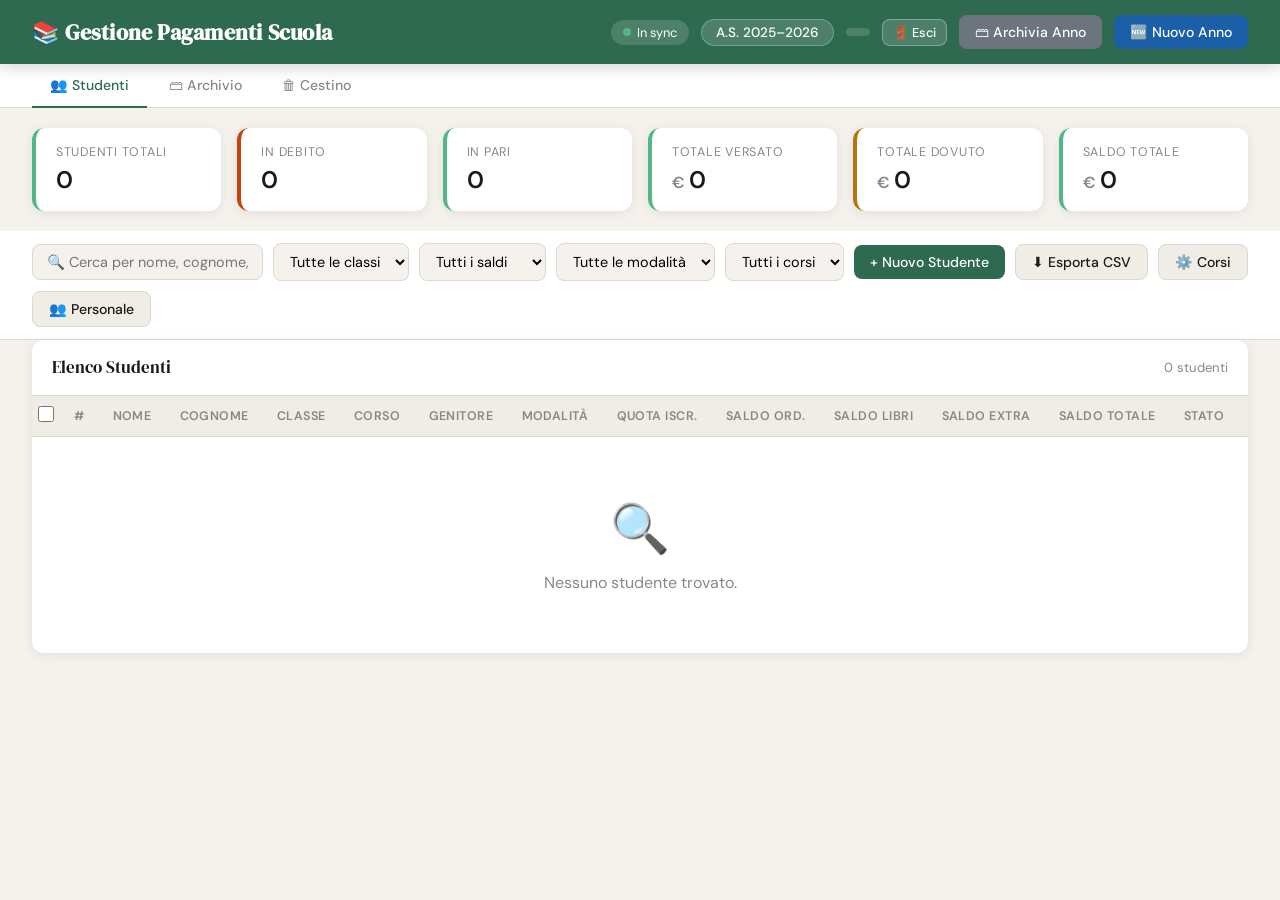
==== commit c0fa9f6b: "Add files via upload" ====
--- a/gestione_scuola_firebase_accessi.html
+++ b/gestione_scuola_firebase_accessi.html
@@ -184,6 +184,7 @@
     <span id="userInfo" style="font-size:0.82rem;background:rgba(255,255,255,0.15);border-radius:20px;padding:4px 12px"></span>
     <button onclick="doLogout()" class="btn btn-secondary btn-sm" style="background:rgba(255,255,255,0.15);color:white;border-color:rgba(255,255,255,0.3)">🚪 Esci</button>
     <button class="btn btn-archive" onclick="showArchiveYearModal()">🗃 Archivia Anno</button>
+    <button class="btn btn-primary" onclick="showNewYearModal()" style="background:#1a5fa8">🆕 Nuovo Anno</button>
   </div>
 </div>
 
@@ -402,6 +403,25 @@
   </div>
 </div>
 
+<!-- NUOVO ANNO MODAL -->
+<div class="modal-overlay" id="newYearModal">
+  <div class="modal confirm-modal">
+    <div class="confirm-body">
+      <div class="icon">🆕</div>
+      <h3>Crea Nuovo Anno Scolastico</h3>
+      <p>L'anno <strong id="newYearCurrent"></strong> verrà archiviato e tutti i <strong id="newYearCount"></strong> studenti saranno copiati nel nuovo anno riportando i saldi.</p>
+      <div style="margin-top:16px;display:flex;flex-direction:column;gap:8px;align-items:center">
+        <label style="font-size:0.78rem;font-weight:600;color:var(--text3);text-transform:uppercase;letter-spacing:.04em">Nuovo Anno Scolastico</label>
+        <input type="text" id="newYearInput" style="padding:8px 12px;border:1.5px solid #ddd;border-radius:8px;font-size:0.95rem;text-align:center;width:160px">
+      </div>
+    </div>
+    <div class="confirm-footer">
+      <button class="btn btn-secondary" onclick="closeModal('newYearModal')">Annulla</button>
+      <button class="btn btn-primary" onclick="confirmNewYear()" style="background:#1a5fa8">🆕 Crea Nuovo Anno</button>
+    </div>
+  </div>
+</div>
+
 <!-- ARCHIVE YEAR MODAL -->
 <div class="modal-overlay" id="archiveYearModal">
   <div class="modal confirm-modal">
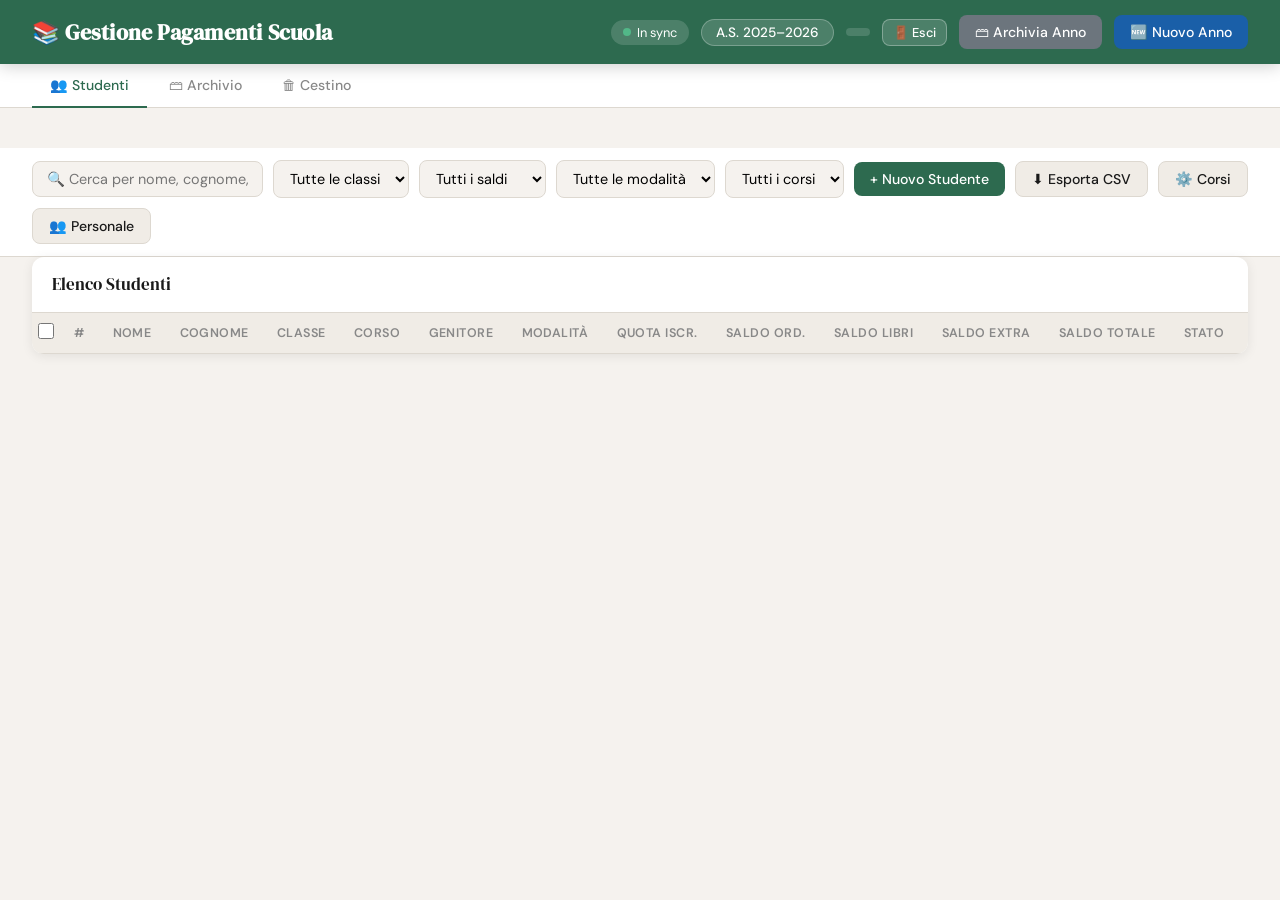
==== commit 534a5020: "Add files via upload" ====
--- a/gestione_scuola_firebase_accessi.html
+++ b/gestione_scuola_firebase_accessi.html
@@ -184,7 +184,7 @@
     <span id="userInfo" style="font-size:0.82rem;background:rgba(255,255,255,0.15);border-radius:20px;padding:4px 12px"></span>
     <button onclick="doLogout()" class="btn btn-secondary btn-sm" style="background:rgba(255,255,255,0.15);color:white;border-color:rgba(255,255,255,0.3)">🚪 Esci</button>
     <button class="btn btn-archive" onclick="showArchiveYearModal()">🗃 Archivia Anno</button>
-    <button class="btn btn-primary" onclick="showNewYearModal()" style="background:#1a5fa8">🆕 Nuovo Anno</button>
+    <button class="btn btn-primary" id="newYearBtn" style="background:#1a5fa8">🆕 Nuovo Anno</button>
   </div>
 </div>
 
@@ -1563,6 +1563,7 @@
 });
 
 // Init UI immediately (Firebase listeners will populate data)
+document.getElementById('newYearBtn').addEventListener('click', showNewYearModal);
 populateFilters();
 renderTable();
 </script>
